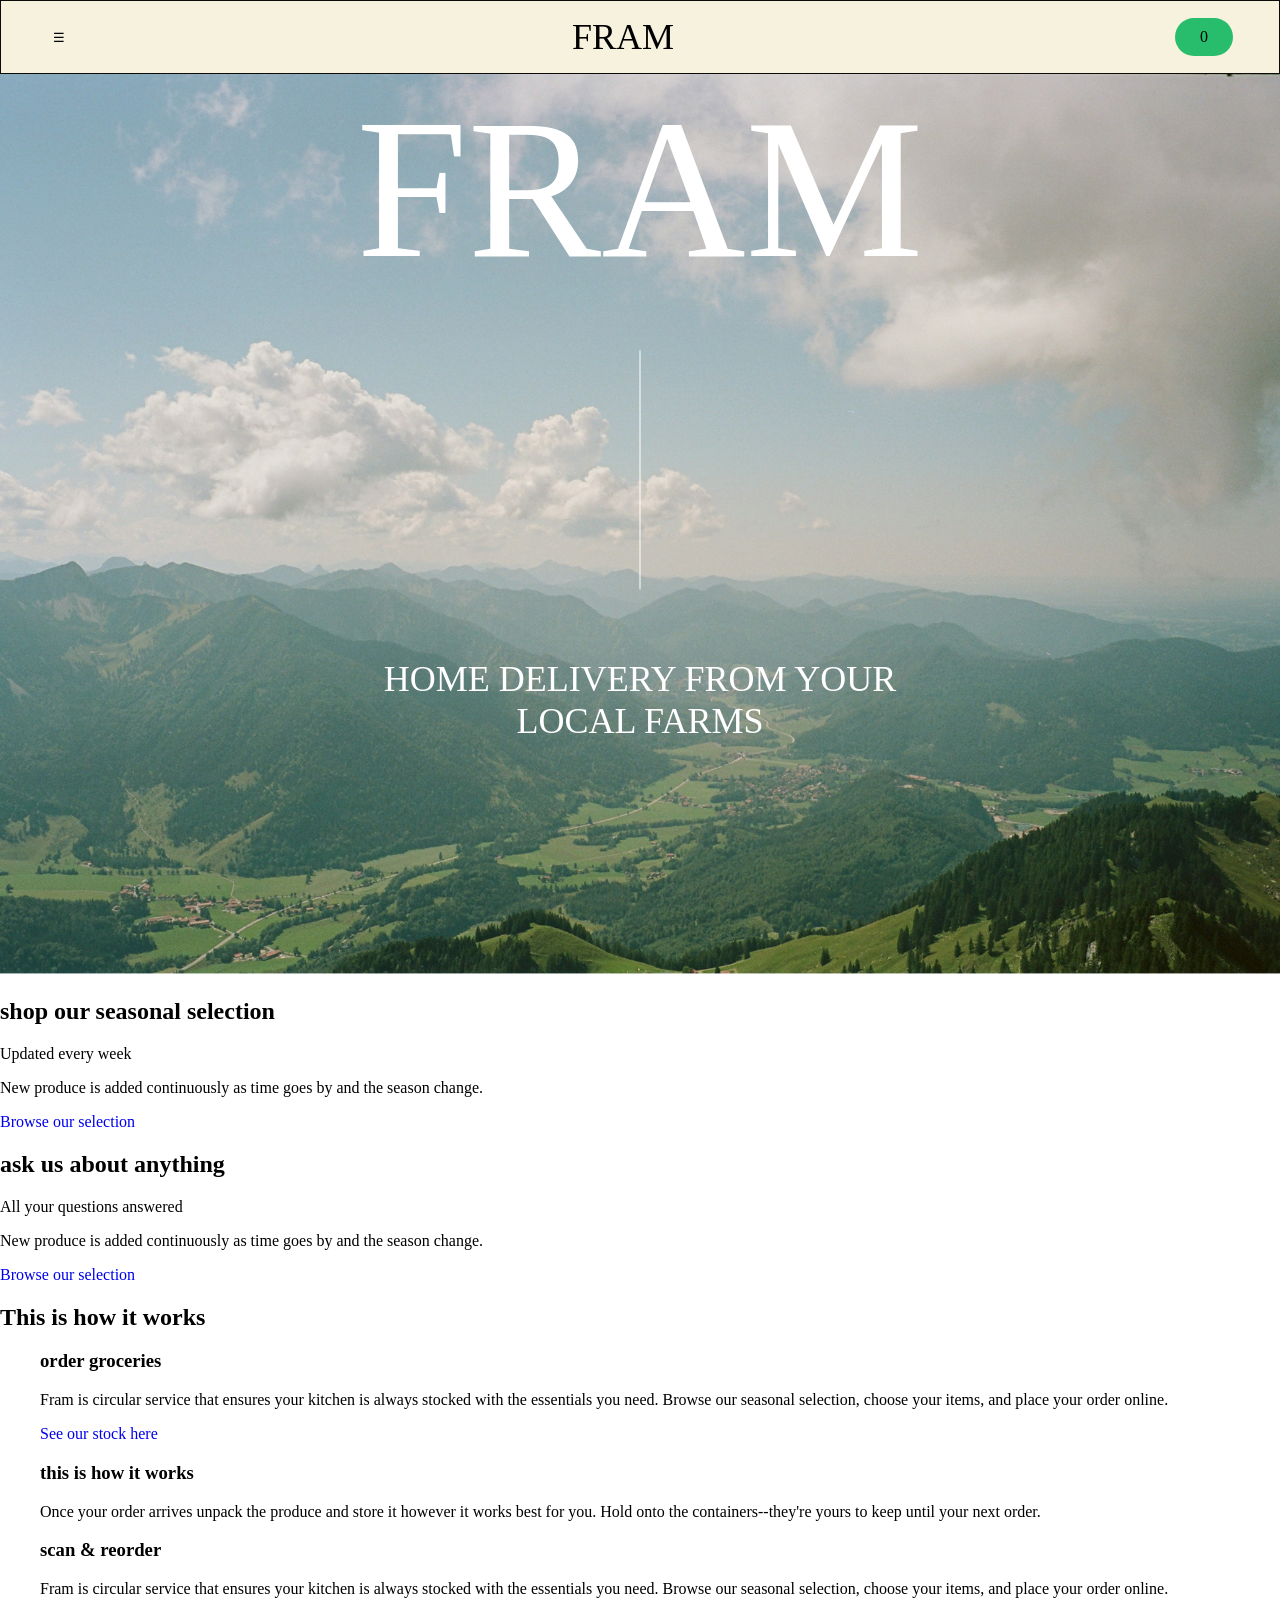
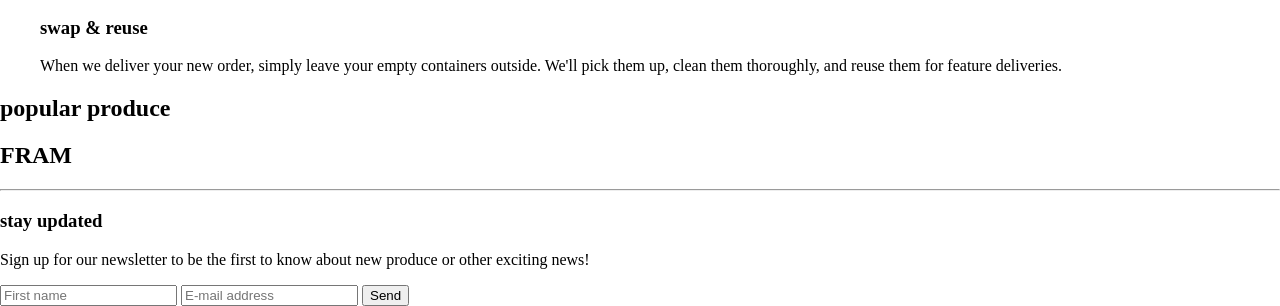
==== index.html @ 22d02692 "Hero section complete, maybe needs code adjustment. CSS for hero section is not tidy. Maybe change i" ====
<!DOCTYPE html>
<html lang="en">
<head>
    <meta charset="UTF-8">
    <meta name="viewport" content="width=device-width, initial-scale=1.0">
    <link rel="stylesheet" href="/CSS/style.css">
    <title>Sustainable Food Delivery</title>
</head>
<body>

    <!--
    Header
    -->
    <header class="headerSection">

        <button id="navBtnOpen">
                <!--Note! Unicode for the icon. HTML=&#9776; JS=\u2630-->
            <span class="navIcon">&#9776;</span>
        </button>

        <h1>FRAM</h1>
        
        <!--Output is used to display the result of an calculation: Add To Basket-->
        <output class="displayCartNr">0</output>

    </header>

    <!--
    Navbar
    -->
    <nav id="navMenu" class="navOverlay">
        
        <div class="navHeader">
            <button id="navBtnClose">
                <!--Note! Unicode for the icon. HTML=&#9776; JS=\u2630-->
                <span class="navIcon">X</span>
            </button>

            <a href="/index.html">FRAM</a>
        </div>


        <ul class="navOverlayContent">
            <li><a href="/HTML/product.html">Products</a></li>
            <li><a href="/HTML/chatbot.html">Chat</a></li>
            <li><a href="">Checkout</a></li>
        </ul>
 
    </nav>

    <!--
    Main sections for home page
    -->
    <main>

        <!--First section with image, company name, and slogan-->
        <section class="heroSection">
            <h2 class="heroHeader">FRAM</h2>
            <div class="verticalline"></div>
            <p class="heroText">home delivery from your local farms</p>
            <img class="heroBackground" src="/Images/hero.png" alt="landscape image of mountains">
        </section>

        <!--Second section with two columns representing seasonal selection and Q&A-->
        <section class="infoSection">

             <!--Article is used as these are two self contained containers, like a info post on the page -->
            <article>
                <h2>shop our seasonal selection</h2>
                <p>Updated every week</p>
                  <!-- 
                <img src="/Images/vegetables.png" alt="Image of various vegetables">
                -->
                <p>New produce is added continuously as time goes by and the season change.</p>
                <a href="/HTML/product.html">Browse our selection</a>
            </article>

            <article>
                <h2>ask us about anything</h2>
                <p>All your questions answered</p>
                <!-- 
                <img src="/Images/field.png" alt="Image of a man pointing his finger out towards the filed where produce is grown">
                -->
                <p>New produce is added continuously as time goes by and the season change.</p>
                <a href="/HTML/product.html">Browse our selection</a>
            </article>

        </section>

        <!--Third section describing how the it works -->
        <section class="orderSection">

            <!--Used h2 alone without container for now, no tag found fitting the section-->
            <h2>This is how it works</h2>

            <!--Used ol tag as this is ordered list containing step how the process works-->
            <ol>
                <li>
                    <h3>order groceries</h3>
                    <p>
                        Fram is circular service that ensures your kitchen is always stocked with the essentials you need. 
                        Browse our seasonal selection, choose your items, and place your order online.
                    </p>
                    <a href="/HTML/product.html">See our stock here</a>
                </li>
                <li>
                    <h3>this is how it works</h3>
                    <p>
                        Once your order arrives unpack the produce and store it however it works best for you.
                        Hold onto the containers--they're yours to keep until your next order.
                    </p>
                </li>
                <li>
                    <h3>scan & reorder</h3>
                    <p> Fram is circular service that ensures your kitchen is always stocked with the essentials you need. 
                        Browse our seasonal selection, choose your items, and place your order online.
                    </p>
                </li>
                <li>
                    <h3>swap & reuse</h3>
                    <p>
                        When we deliver your new order, simply leave your empty containers outside.
                        We'll pick them up, clean them thoroughly, and reuse them for feature deliveries. 
                    </p>
                </li>
            </ol>

        </section>

        <!--Last section with a carousel with the popular produce -->
        <section class="produceSection">
            
            <h2>popular produce</h2>

            <!--Used ul tag as this is a unordered list containing products, no need to have the right order-->
            <ul>
                <li>

                </li>
                <li>

                </li>
                <li>

                </li>
            </ul>

        </section>

    </main>

    <!--Footer section with a form to sign up for newsletter-->
    <footer>
        <h2>FRAM</h2>

        <hr>

        <h3>stay updated</h3>

        <p>Sign up for our newsletter to be the first to know about new produce or other exciting news!</p>

        <form>
            <label for="customerName"></label>
            <input type="text" id="customerName" name="customerName" placeholder="First name" required>

            <label for="customerEmail"></label>
            <input type="email" id="customerEmail" name="customerEmail" placeholder="E-mail address" required>

            <button type="submit">Send</button>
        </form>

    </footer>

    <script src="/JavaScript/index.js" defer></script>
</body>
</html>
---- CSS/style.css ----
/*
----------------------------------------
Colors and text global scope
----------------------------------------
*/

:root {
    /*Colors BTNs*/
  --green-hover-color: #008F51; 
  --green-default-color: #28BD6D; 
  --red-hover-color: #A60F00; 
  --red-default-color: #CB1D0B; 

    /*Colors text and interface*/
   --grey-color: #49484B; 
   --dark-color: #0B0A08; 
   --white-color: #FFFFFF; 
   --cream-color: #F7F2DE; 
   --sky-color: #E1EAF0; 

    /*Text styles desktop */
    --header: 36px;
    --sub-header: 20px;
    --accent-text: 24px;
    --body-text: 16px;
    --body-lg: 20px;
    --prod-card-title: 24px;

    /*Text styles mobile*/
    --header-mobile: 24px;
    --sub-header-mobile: 18px;
    --accent-text-mobile: 16px;
    --body-text-mobile: 16px;
    --body-lg-mobile: 18px;
    --prod-card-title-mobile: 22px;
}
/*
----------------------------------------
Fonts
----------------------------------------
*/
@font-face {
    font-family:FrankRuhlLibre-Light ;
    src: url(/Fonts/Frank_Ruhl_Libre/FrankRuhlLibre-VariableFont_wght.ttf);
}

@font-face {
    font-family:Arimo-Regular;
    src: url(/Fonts/Arimo/static/Arimo-Regular.ttf);
}

/*
----------------------------------------
Body
----------------------------------------
*/

body{
    margin: 0px;
    padding: 0px;
}

/*
----------------------------------------
Global Styling desktop
----------------------------------------
*/
h1{
    font-size: var(--header);
    font-family: FrankRuhlLibre-Light;
    font-weight: 100
}

a {
    text-decoration: none;   
}

a:hover {
    text-decoration: underline;
}

ul{
    padding: 0px;
}

li{
    list-style: none;
}

/*
----------------------------------------
Styling mobile
----------------------------------------
*/

/*
----------------------------------------
HEADER AND NAV SECTION 
----------------------------------------
*/

.headerSection{
    position: sticky;
    top: 0;
    display: flex;
    flex-direction: row;
    align-items: center;
    height: 72px;
    justify-content:space-between;
    background-color: #F7F2DE;
    transition: 0.3s;
    padding: 0px 46px;
    z-index: 2;
    margin: 0px;
    border: 1px solid var(--dark-color);
}

.displayCartNr{
    background-color: var(--green-default-color);
    padding: 10px 25px;
    border-radius: 50px;
}

/*nav menu btn and icon*/

#navBtnOpen, #navBtnClose{
    border: none;
    background-color: transparent;
    cursor: pointer;
}

#navIcon{
    display: inline-block;
    text-align: center;
    font-size: 30px;
    line-height: 1;
    cursor: pointer;
}

#navIcon:hover{
    color: var(--dark-color);
}

.navOverlay{
    position: fixed;
    top: 0%;
    left: 0%;
    height: 100%;
    width: 0%;
    z-index: 3;
    background-color: var(--green-hover-color);
    overflow-x: hidden;
    transition: 0.2s;
    display: flex;
    flex-direction: column;
}

.navHeader{
    display:grid;
    grid-template-columns: 1fr 1fr 1fr;
    align-items: center;
    border-bottom: 2px solid var(--dark-color);
    height: 72px;
    padding: 0px;
}

.navHeader button{
    grid-column: 1;
    justify-self: start;
}

.navHeader a{
    grid-column: 2;
    justify-self: center;
}

.navOverlayContent{
    display: flex;
    flex-direction: column;
    align-items: center;
}

/*
----------------------------------------
HERO SECTION 
----------------------------------------
*/
.heroSection{
    position: relative;
    text-align: center;
}

.heroSection{
    color: var(--white-color);
}

.heroHeader {
    position: absolute;
    font-size: 200px;
    font-family: FrankRuhlLibre-Light;
    font-weight: 100;
    top: 0%;
    left: 50%;
    transform: translate(-50%, 0%);
    margin-top: 0px;
}

.verticalline {
    position: absolute;
    top: 40%;
    left: 50%;
    transform: translate(-50%, -40%);
    width: 1px;
    height: 239px;
    background-color: var(--white-color);
    margin-top: 10px;
}

.heroText {
    position: absolute;
    font-size: var(--header);
    font-family:Arimo-Regular;
    text-transform: uppercase;
    top: 70%;
    left: 50%;
    transform: translate(-50%, -70%);
    margin-top: 10px;
}

.heroBackground{
    z-index: -1;
    width: 100%;
    height: 100vh;
    object-fit: cover;
    
}
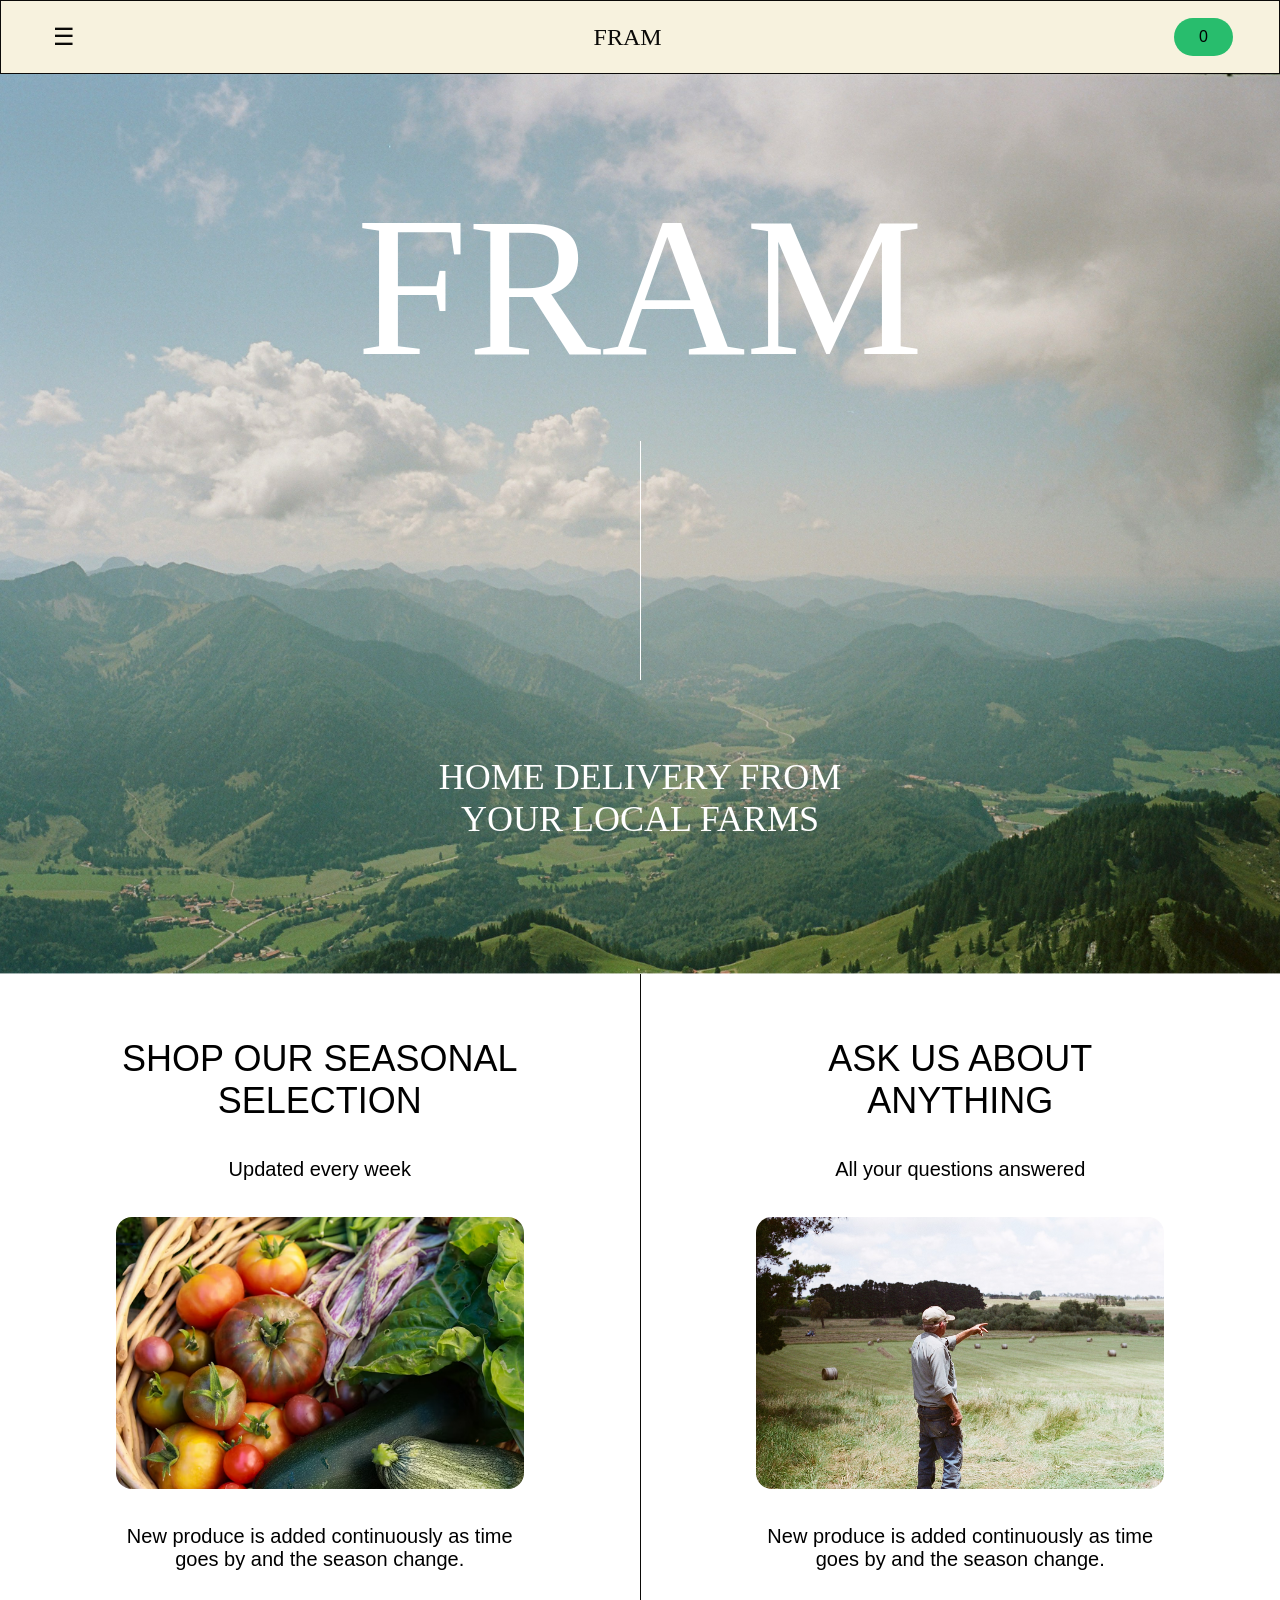
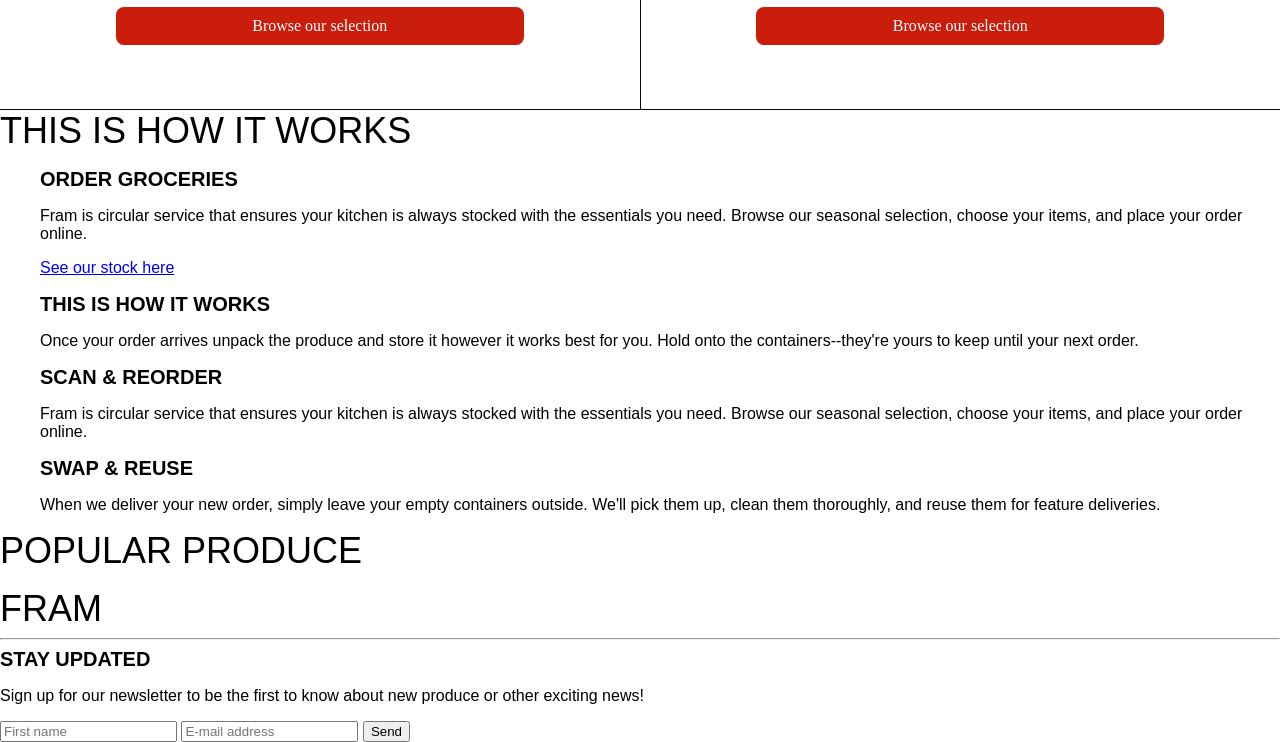
==== commit be5c65d1: "Code reorganized and layout changes. Read DESC CSS mostly cleaned up. Trying to keep layout separate" ====
--- a/index.html
+++ b/index.html
@@ -18,7 +18,7 @@
             <span class="navIcon">&#9776;</span>
         </button>
 
-        <h1>FRAM</h1>
+         <a  class="logoNav" href="/index.html">FRAM</a>
         
         <!--Output is used to display the result of an calculation: Add To Basket-->
         <output class="displayCartNr">0</output>
@@ -36,16 +36,16 @@
                 <span class="navIcon">X</span>
             </button>
 
-            <a href="/index.html">FRAM</a>
+            <a class="logoNav" href="/index.html">FRAM</a>
         </div>
 
 
         <ul class="navOverlayContent">
-            <li><a href="/HTML/product.html">Products</a></li>
-            <li><a href="/HTML/chatbot.html">Chat</a></li>
-            <li><a href="">Checkout</a></li>
+            <li><a class="navLinks" href="/HTML/product.html">Products</a></li>
+            <li><a class="navLinks" href="/HTML/chatbot.html">Chat</a></li>
+            <li><a class="navLinks" href="">Checkout</a></li>
         </ul>
- 
+        
     </nav>
 
     <!--
@@ -55,9 +55,12 @@
 
         <!--First section with image, company name, and slogan-->
         <section class="heroSection">
-            <h2 class="heroHeader">FRAM</h2>
-            <div class="verticalline"></div>
-            <p class="heroText">home delivery from your local farms</p>
+            <div class="heroContent">
+                <h1>FRAM</h1>
+                <div class="verticalLine"></div>
+                <p class="heroText">home delivery from your local farms</p>
+            </div>
+
             <img class="heroBackground" src="/Images/hero.png" alt="landscape image of mountains">
         </section>
 
@@ -65,24 +68,26 @@
         <section class="infoSection">
 
              <!--Article is used as these are two self contained containers, like a info post on the page -->
-            <article>
+            <article class="infoBox">
                 <h2>shop our seasonal selection</h2>
-                <p>Updated every week</p>
-                  <!-- 
-                <img src="/Images/vegetables.png" alt="Image of various vegetables">
-                -->
-                <p>New produce is added continuously as time goes by and the season change.</p>
-                <a href="/HTML/product.html">Browse our selection</a>
+                <p class="infoText">Updated every week</p>
+                
+                <img class="infoImg" src="/Images/vegetables.png" alt="Image of various vegetables">
+                
+                <p class="infoText">New produce is added continuously as time goes by and the season change.</p>
+                <a class="linkBtn" href="/HTML/product.html">Browse our selection</a>
             </article>
 
-            <article>
+            <div class="dividerLine"></div>
+
+            <article class="infoBox">
                 <h2>ask us about anything</h2>
-                <p>All your questions answered</p>
-                <!-- 
-                <img src="/Images/field.png" alt="Image of a man pointing his finger out towards the filed where produce is grown">
-                -->
-                <p>New produce is added continuously as time goes by and the season change.</p>
-                <a href="/HTML/product.html">Browse our selection</a>
+                <p class="infoText">All your questions answered</p>
+                
+                <img class="infoImg" src="/Images/field.png" alt="Image of a man pointing his finger out towards the filed where produce is grown">
+               
+                <p class="infoText">New produce is added continuously as time goes by and the season change.</p>
+                <a class="linkBtn" href="/HTML/product.html">Browse our selection</a>
             </article>
 
         </section>
--- a/CSS/style.css
+++ b/CSS/style.css
@@ -36,7 +36,7 @@
 }
 /*
 ----------------------------------------
-Fonts
+Font faces
 ----------------------------------------
 */
 @font-face {
@@ -51,32 +51,97 @@
 
 /*
 ----------------------------------------
-Body
+Global Styling desktop
 ----------------------------------------
 */
 
 body{
     margin: 0px;
     padding: 0px;
-}
-
-/*
-----------------------------------------
-Global Styling desktop
-----------------------------------------
-*/
+    font-family: Arimo-Regular, Arial, Helvetica, sans-serif;
+}
+
+.logoNav {
+    font-family: FrankRuhlLibre-Light, 'Times New Roman', Times, serif;
+    font-size: var(--accent-text);
+    font-weight: 100;
+    color: var(--dark-color);
+    text-decoration: none;
+}
+
+.navIcon{
+    display: inline-block;
+    color: var(--dark-color);
+    text-align: center;
+    font-size: 24px;
+    line-height: 1;
+    cursor: pointer;
+}
+
+.navIcon:hover{
+    color: var(--grey-color);
+}
+
+.navLinks {
+    font-size: var(--header);
+    font-family: Arimo-Regular, Arial, Helvetica, sans-serif;
+    color: var(--dark-color);
+    text-decoration: none;
+    text-transform: uppercase;
+}
+
+.navLinks:hover {
+    text-decoration: underline;
+}
+
 h1{
+    font-size: 200px;
+    font-family: FrankRuhlLibre-Light, 'Times New Roman', Times, serif;
+    font-weight: 100;
+    margin: 0px 0px;
+}
+
+h2{
     font-size: var(--header);
-    font-family: FrankRuhlLibre-Light;
-    font-weight: 100
-}
-
-a {
-    text-decoration: none;   
-}
-
-a:hover {
-    text-decoration: underline;
+    font-weight: 100;
+    text-transform: uppercase;
+    margin: 0px 0px;
+}
+
+h3 {
+    font-size: var(--sub-header);
+    text-transform: uppercase;
+    margin: 0px 0px;
+}
+
+.heroText {
+    font-size: var(--header);
+    font-family:Arimo-Regular;
+    text-transform: uppercase;
+}
+
+.infoText{
+    font-size: var(--body-lg);
+    margin: 0px 0px;
+    
+}
+
+.linkBtn{
+    font-size: var(--body-text);
+    font-family: Arimo-Regular;
+    padding: 10px 16px;
+    border-radius: 8px;
+    background-color: var(--red-default-color);
+    color: var(--white-color);
+    text-align: center;
+    align-content: center;
+    cursor: pointer;
+    text-decoration: none;
+}
+
+.linkBtn:hover{
+    background-color: var(--red-hover-color);
+    
 }
 
 ul{
@@ -85,6 +150,7 @@
 
 li{
     list-style: none;
+    margin-bottom: 16px;
 }
 
 /*
@@ -95,10 +161,9 @@
 
 /*
 ----------------------------------------
-HEADER AND NAV SECTION 
-----------------------------------------
-*/
-
+HEADER SECTION 
+----------------------------------------
+*/
 .headerSection{
     position: sticky;
     top: 0;
@@ -107,7 +172,7 @@
     align-items: center;
     height: 72px;
     justify-content:space-between;
-    background-color: #F7F2DE;
+    background-color: var(--cream-color);
     transition: 0.3s;
     padding: 0px 46px;
     z-index: 2;
@@ -121,24 +186,20 @@
     border-radius: 50px;
 }
 
-/*nav menu btn and icon*/
+.displayCartNr:hover{
+    background-color: var(--green-hover-color);
+}
+
+/*
+----------------------------------------
+NAV SECTION 
+----------------------------------------
+*/
 
 #navBtnOpen, #navBtnClose{
     border: none;
     background-color: transparent;
     cursor: pointer;
-}
-
-#navIcon{
-    display: inline-block;
-    text-align: center;
-    font-size: 30px;
-    line-height: 1;
-    cursor: pointer;
-}
-
-#navIcon:hover{
-    color: var(--dark-color);
 }
 
 .navOverlay{
@@ -161,7 +222,7 @@
     align-items: center;
     border-bottom: 2px solid var(--dark-color);
     height: 72px;
-    padding: 0px;
+    padding: 0px 32px;
 }
 
 .navHeader button{
@@ -178,6 +239,11 @@
     display: flex;
     flex-direction: column;
     align-items: center;
+    flex: 1;
+    padding: 64px 0px;
+}
+.navOverlayContent li:nth-last-of-type(1){
+    margin-top: auto;
 }
 
 /*
@@ -187,50 +253,83 @@
 */
 .heroSection{
     position: relative;
+    display: flex;
+    justify-content: center;
+    align-items: center;
+    color: var(--white-color);
+    min-height: 100vh;
+    overflow: hidden;
+}
+
+.heroContent{
+    display: flex;
+    flex-direction: column;
+    gap: 40px;
     text-align: center;
-}
-
-.heroSection{
-    color: var(--white-color);
-}
-
-.heroHeader {
-    position: absolute;
-    font-size: 200px;
-    font-family: FrankRuhlLibre-Light;
-    font-weight: 100;
-    top: 0%;
-    left: 50%;
-    transform: translate(-50%, 0%);
-    margin-top: 0px;
-}
-
-.verticalline {
-    position: absolute;
-    top: 40%;
-    left: 50%;
-    transform: translate(-50%, -40%);
+    align-items: center;
+    max-width: 509px;
+    z-index: 1;
+}
+
+.verticalLine {
     width: 1px;
     height: 239px;
     background-color: var(--white-color);
-    margin-top: 10px;
-}
-
-.heroText {
+}
+
+.heroBackground{
     position: absolute;
-    font-size: var(--header);
-    font-family:Arimo-Regular;
-    text-transform: uppercase;
-    top: 70%;
-    left: 50%;
-    transform: translate(-50%, -70%);
-    margin-top: 10px;
-}
-
-.heroBackground{
     z-index: -1;
     width: 100%;
-    height: 100vh;
+    height: 100%;
     object-fit: cover;
-    
-}+}
+
+/*
+----------------------------------------
+info SECTION 
+----------------------------------------
+*/
+
+.infoSection {
+    display: grid;
+    grid-template-columns: 1fr 1px 1fr;
+    align-items: center;
+    border-bottom: 1px solid var(--dark-color);
+}
+
+.infoBox{
+    display: flex;
+    flex-direction: column;
+    justify-self: center;
+    align-items: center;
+    text-align: center;
+    min-width: 0;
+    max-width: 464px;
+    gap: 36px;
+    box-sizing: border-box;
+    padding: 64px 28px;
+}
+
+.dividerLine{
+    width: 1px;
+    height: 100%;
+    background-color: var(--dark-color);
+}
+
+.infoImg{
+    aspect-ratio: 3/2;
+    border-radius: 16px;
+    object-fit: cover;
+}
+
+.infoImg, .linkBtn{
+    width: 100%;
+    box-sizing: border-box;
+}
+
+/*
+----------------------------------------
+order SECTION 
+----------------------------------------
+*/
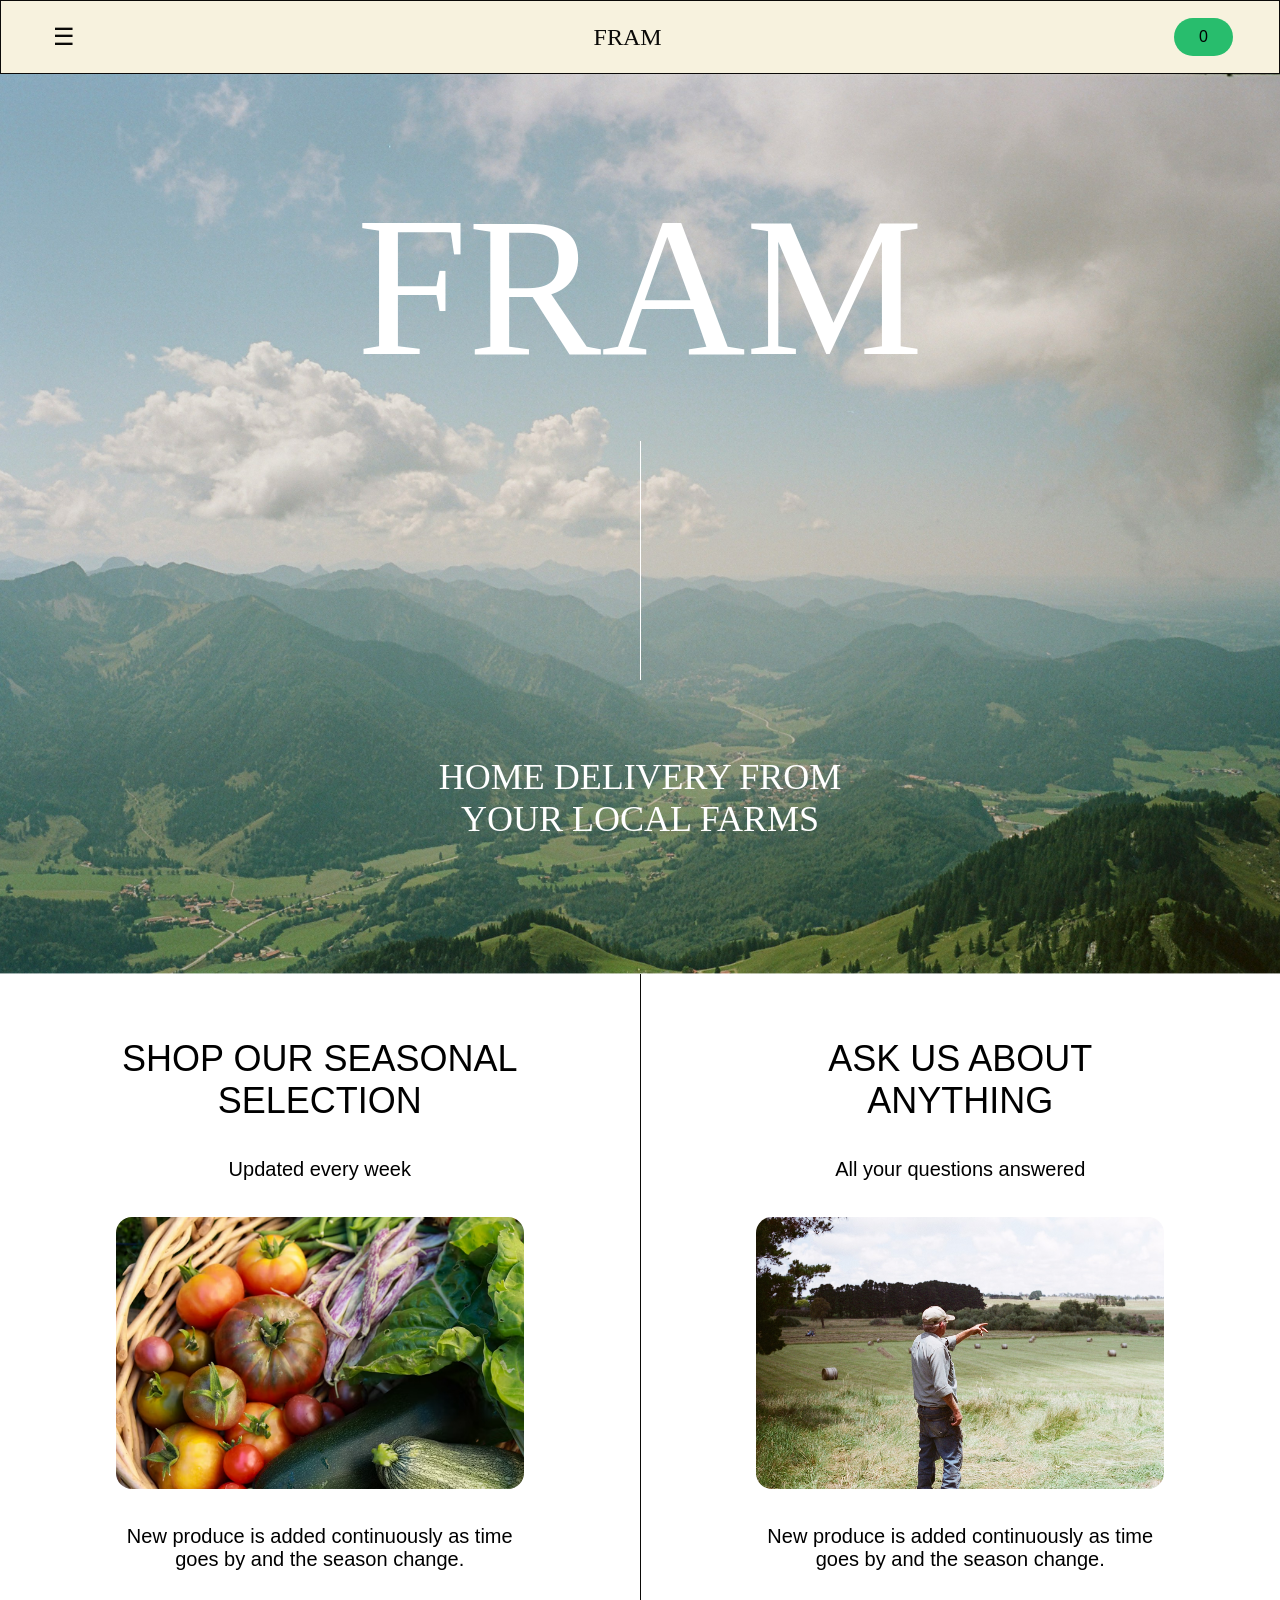
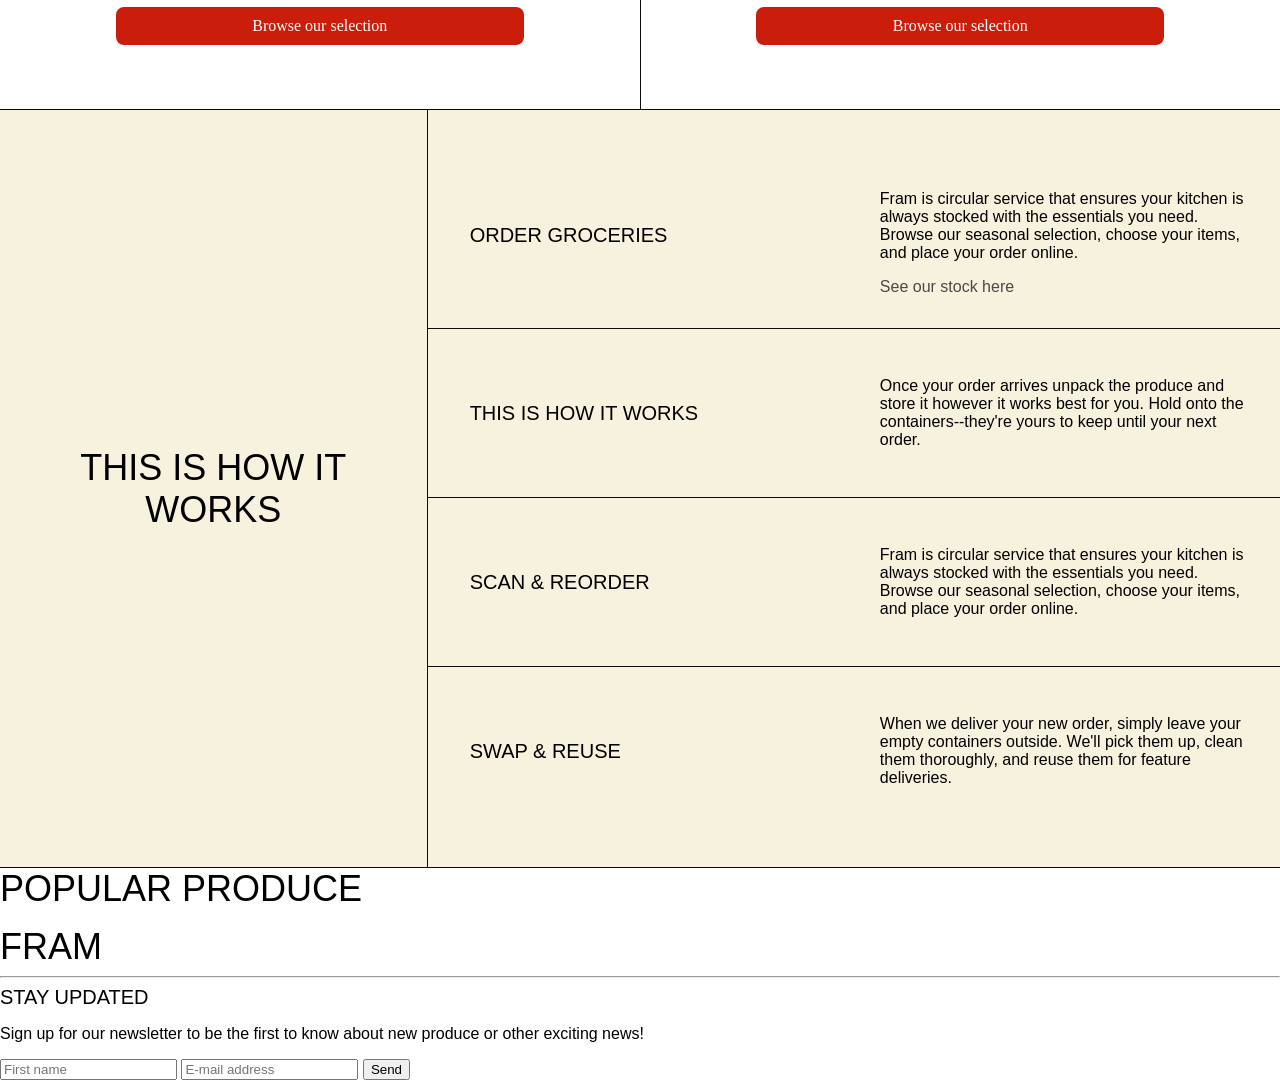
==== commit 43bfc336: "order SECTION complete, Margin Collapsing top-bot on li tags" ====
--- a/index.html
+++ b/index.html
@@ -97,31 +97,34 @@
 
             <!--Used h2 alone without container for now, no tag found fitting the section-->
             <h2>This is how it works</h2>
+            
+            <!--Used ol tag as this is ordered list containing step how the process works-->
+            <ol class="orderContainer">
+                <li class="orderList">
+                    <h3>order groceries</h3>
+                    <div>
+                        <p>
+                            Fram is circular service that ensures your kitchen is always stocked with the essentials you need. 
+                            Browse our seasonal selection, choose your items, and place your order online.
+                        </p>
+                        <a class="linkProd" href="/HTML/product.html">See our stock here</a>
+                    </div>
 
-            <!--Used ol tag as this is ordered list containing step how the process works-->
-            <ol>
-                <li>
-                    <h3>order groceries</h3>
-                    <p>
-                        Fram is circular service that ensures your kitchen is always stocked with the essentials you need. 
-                        Browse our seasonal selection, choose your items, and place your order online.
-                    </p>
-                    <a href="/HTML/product.html">See our stock here</a>
                 </li>
-                <li>
+                <li class="orderList">
                     <h3>this is how it works</h3>
                     <p>
                         Once your order arrives unpack the produce and store it however it works best for you.
                         Hold onto the containers--they're yours to keep until your next order.
                     </p>
                 </li>
-                <li>
+                <li class="orderList">
                     <h3>scan & reorder</h3>
                     <p> Fram is circular service that ensures your kitchen is always stocked with the essentials you need. 
                         Browse our seasonal selection, choose your items, and place your order online.
                     </p>
                 </li>
-                <li>
+                <li class="orderList">
                     <h3>swap & reuse</h3>
                     <p>
                         When we deliver your new order, simply leave your empty containers outside.
--- a/CSS/style.css
+++ b/CSS/style.css
@@ -110,6 +110,7 @@
 
 h3 {
     font-size: var(--sub-header);
+    font-weight: 100;
     text-transform: uppercase;
     margin: 0px 0px;
 }
@@ -150,7 +151,12 @@
 
 li{
     list-style: none;
-    margin-bottom: 16px;
+    margin: 16px;
+}
+
+.linkProd{
+    color: var(--grey-color);
+    text-decoration: none;
 }
 
 /*
@@ -304,6 +310,7 @@
     justify-self: center;
     align-items: center;
     text-align: center;
+    justify-content: space-around;
     min-width: 0;
     max-width: 464px;
     gap: 36px;
@@ -332,4 +339,40 @@
 ----------------------------------------
 order SECTION 
 ----------------------------------------
-*/+*/
+.orderSection{
+    
+    display: grid;
+    grid-template-columns: 1fr 2fr;
+    background-color: var(--cream-color);
+    border-bottom: 1px solid var(--dark-color);
+}
+
+.orderSection h2{
+    display: grid;
+    justify-self: center;
+    align-self: center;
+    text-align: center;
+    padding: 0px 42px;
+    
+}
+.orderContainer {
+    padding: 32px 0;
+    margin: 0px;
+    border-left: 1px solid var(--dark-color);
+    
+}
+.orderList{
+    display: grid;
+    grid-template-columns: 1fr 1fr ;
+    justify-content: center;
+    align-items: center;
+    column-gap: 40px;
+    border-bottom: 1px solid var(--dark-color);
+    margin: 0;
+    padding: 32px 30px 32px 42px ;
+}
+
+.orderContainer li:last-of-type{
+    border-bottom: none;
+}
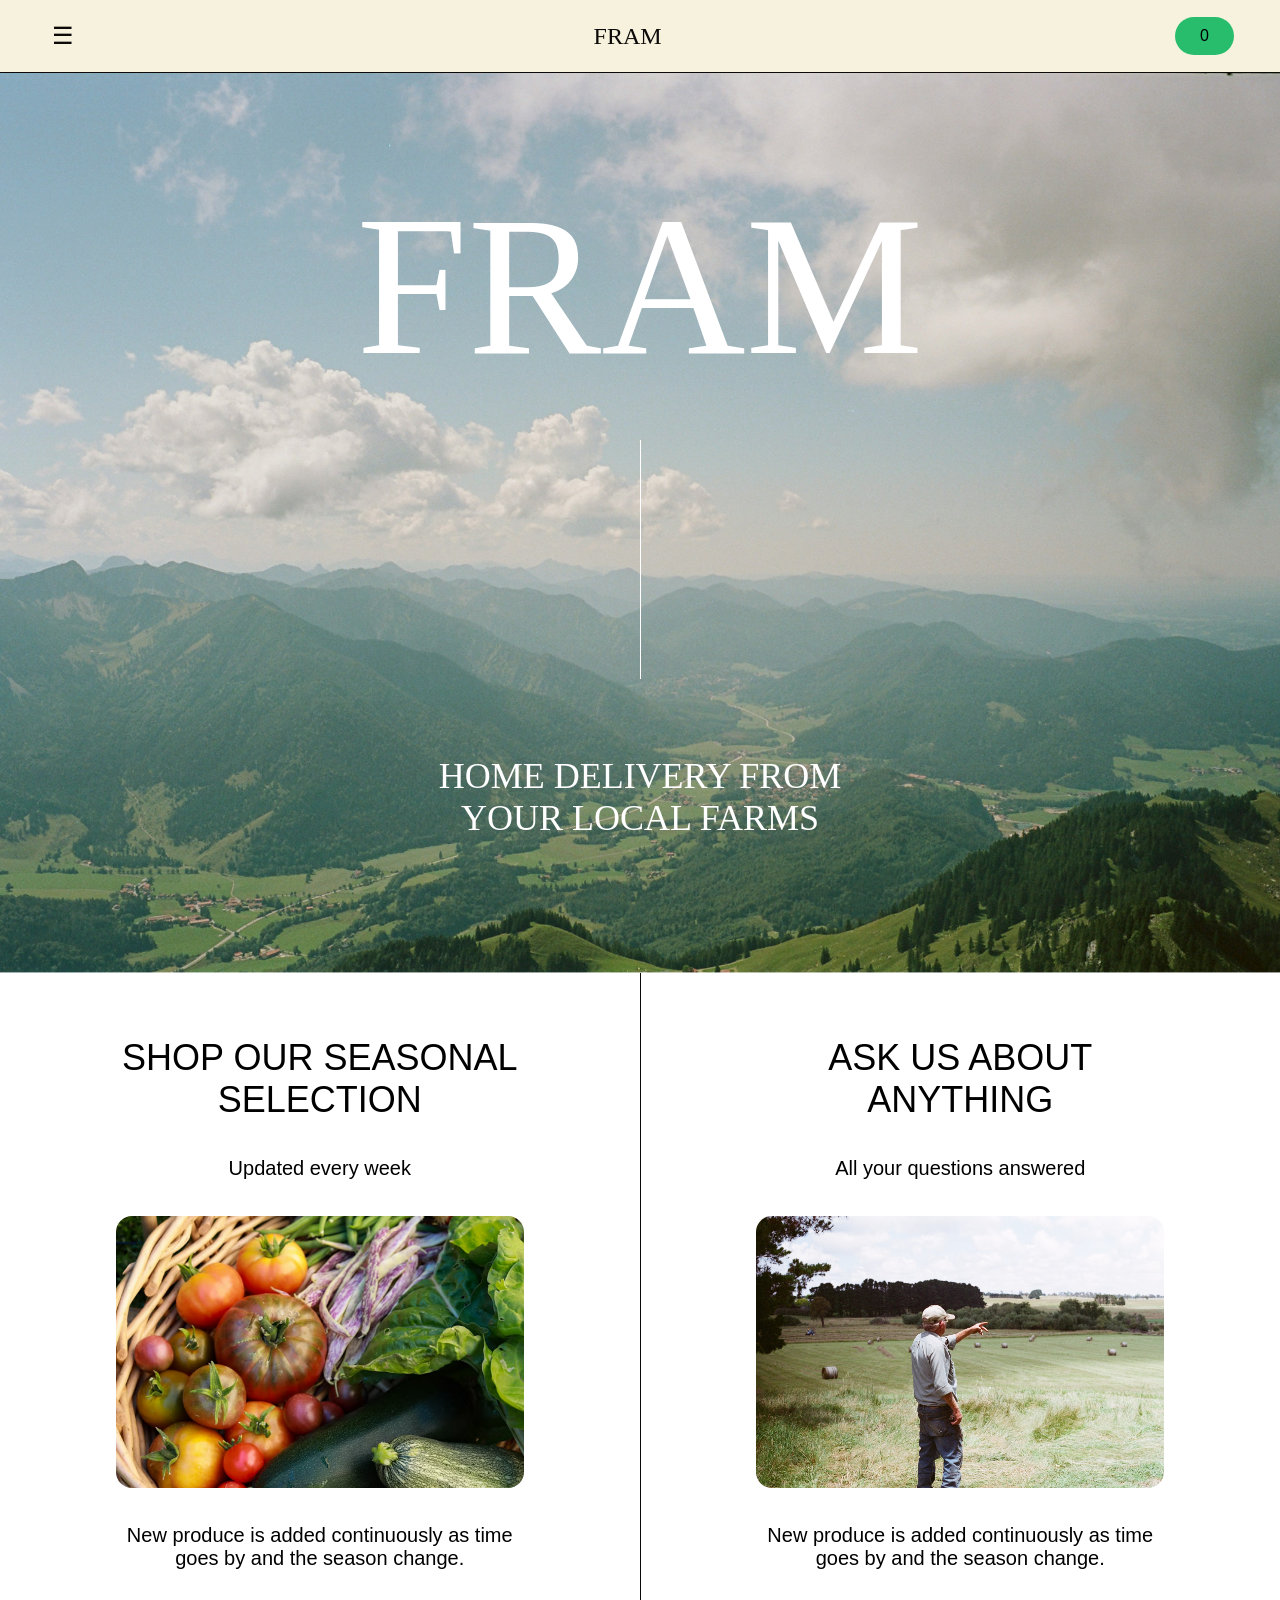
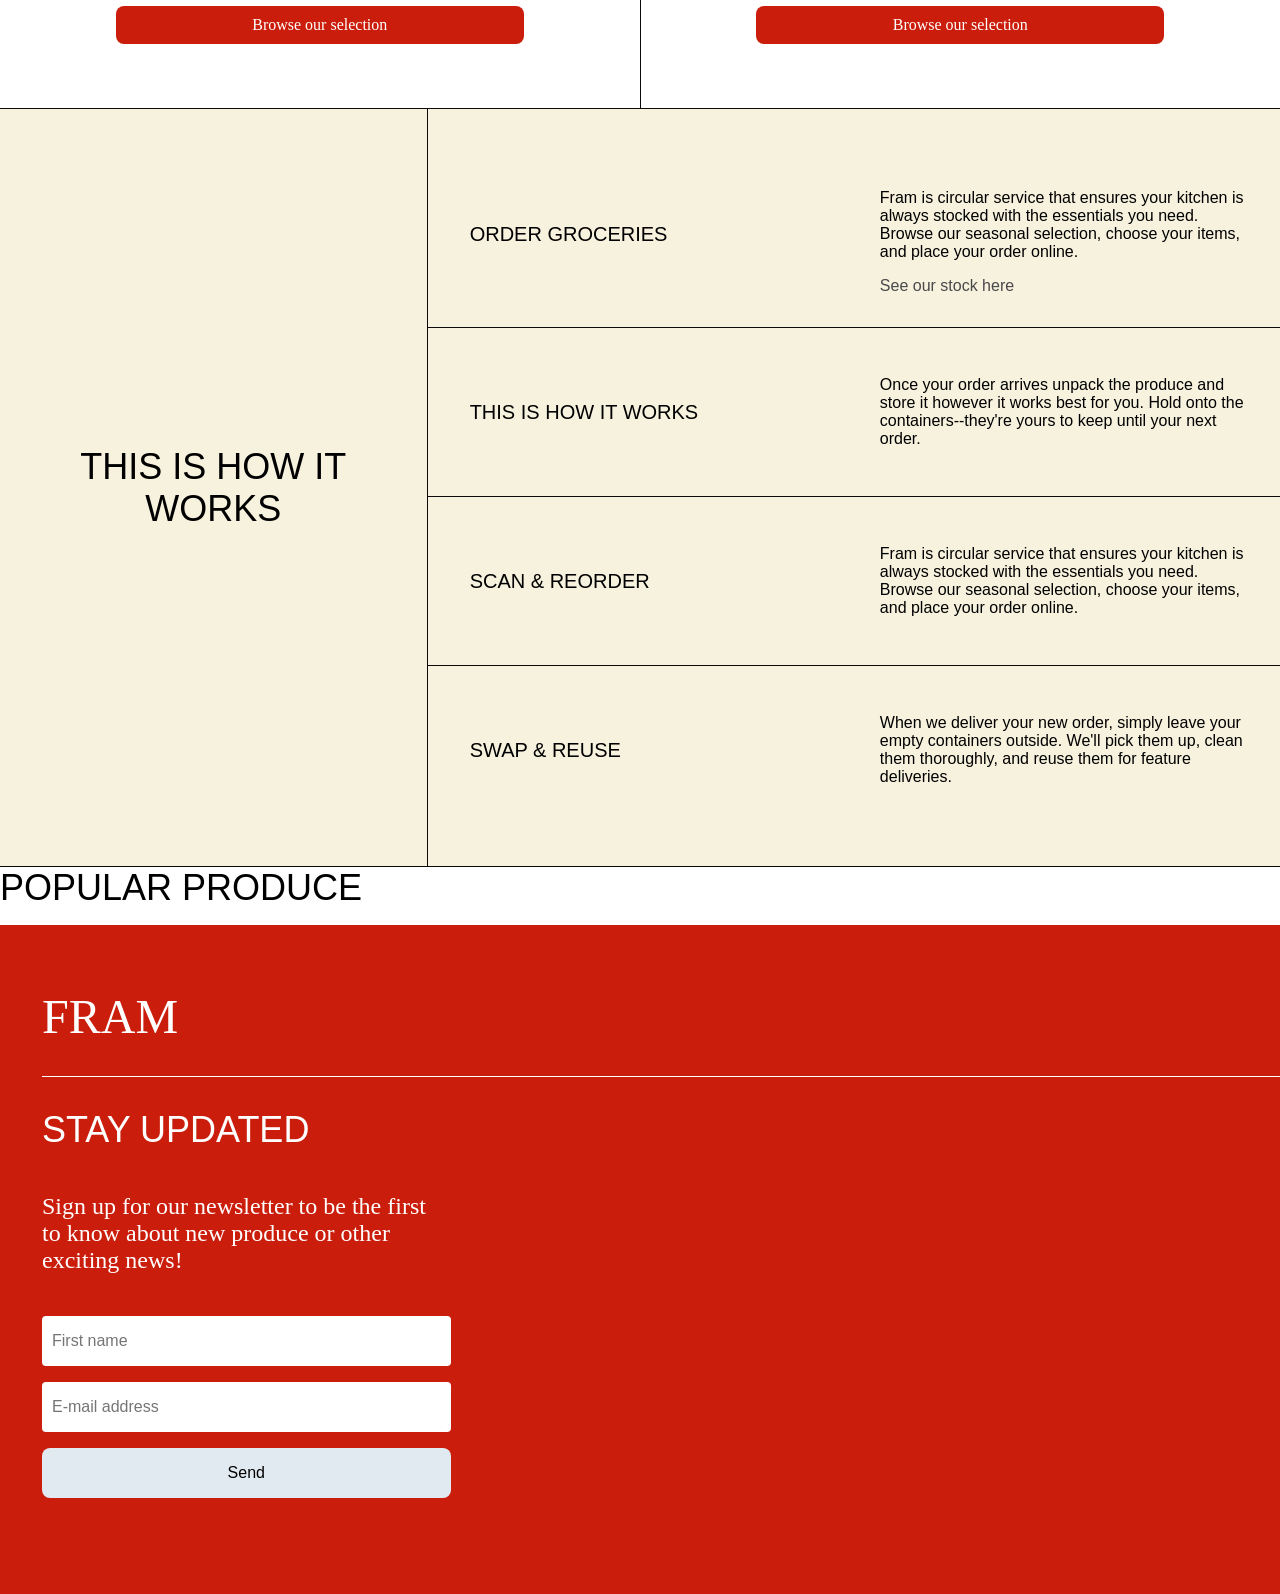
==== commit b037a2f8: "Footer complete." ====
--- a/index.html
+++ b/index.html
@@ -158,24 +158,30 @@
     </main>
 
     <!--Footer section with a form to sign up for newsletter-->
-    <footer>
-        <h2>FRAM</h2>
+    <footer class="footerSection">
 
-        <hr>
+        <h2 class="logoNav">FRAM</h2>
 
-        <h3>stay updated</h3>
+        <hr class="dividerFooter">
 
-        <p>Sign up for our newsletter to be the first to know about new produce or other exciting news!</p>
+        <div class="newsletterContainer">
+            <h3>stay updated</h3>
 
-        <form>
-            <label for="customerName"></label>
-            <input type="text" id="customerName" name="customerName" placeholder="First name" required>
+            <p>
+                Sign up for our newsletter to be the first to know about new produce or other exciting news!
+            </p>
 
-            <label for="customerEmail"></label>
-            <input type="email" id="customerEmail" name="customerEmail" placeholder="E-mail address" required>
+            <form class="inputForm">
+                <label class="inputLabel" for="customerName"></label>
+                <input class="fromInput" type="text" id="customerName" name="customerName" placeholder="First name" required>
 
-            <button type="submit">Send</button>
-        </form>
+                <label class="inputLabel" for="customerEmail"></label>
+                <input class="fromInput" type="email" id="customerEmail" name="customerEmail" placeholder="E-mail address" required>
+
+                <button class="inputBtn" type="submit">Send</button>
+            </form>
+        </div>
+
 
     </footer>
 
--- a/CSS/style.css
+++ b/CSS/style.css
@@ -40,7 +40,7 @@
 ----------------------------------------
 */
 @font-face {
-    font-family:FrankRuhlLibre-Light ;
+    font-family:FrankRuhlLibre-Light;
     src: url(/Fonts/Frank_Ruhl_Libre/FrankRuhlLibre-VariableFont_wght.ttf);
 }
 
@@ -183,7 +183,7 @@
     padding: 0px 46px;
     z-index: 2;
     margin: 0px;
-    border: 1px solid var(--dark-color);
+    border-bottom: 1px solid var(--dark-color);
 }
 
 .displayCartNr{
@@ -375,4 +375,83 @@
 
 .orderContainer li:last-of-type{
     border-bottom: none;
+}
+/*
+----------------------------------------
+produce SECTION 
+----------------------------------------
+*/
+
+/*
+----------------------------------------
+footer SECTION 
+----------------------------------------
+*/
+.footerSection{
+    display: flex;
+    flex-direction: column;
+    row-gap: 32px;
+    padding:  64px 0px 96px 42px;
+    background-color: var(--red-default-color);
+    color: var(--white-color);
+}
+
+.footerSection h2{
+    font-size: 48px;
+    color: var(--white-color);
+}
+
+.footerSection h3{
+    font-size: var(--header);
+}
+
+.footerSection p{
+    font-family: FrankRuhlLibre-Light;
+    font-size: var(--accent-text);
+    margin: 0px;
+}
+
+.dividerFooter{
+    background-color: var(--white-color);
+    width: 100%;
+    height: 1px;
+    border: none;
+    margin: 0px;
+}
+
+.newsletterContainer{
+    display: grid;
+    grid-template-columns: 33%;
+    row-gap: 42px;
+    
+}
+
+.inputForm{
+    display: flex;
+    flex-direction: column;
+}
+
+
+.inputLabel{
+    font-size: var(--body-text);
+}
+
+.fromInput{
+    font-size: var(--body-text);
+    border: none;
+    border-radius: 4px;
+    padding: 16px 10px;
+    margin-bottom: 16px;
+}
+
+.inputBtn{
+    padding: 16px 10px;
+    border: none;
+    border-radius: 8px;
+    background-color: var(--sky-color);
+    font-size: var(--body-text);
+}
+
+.inputBtn:hover{
+    background-color: var(--cream-color);
 }
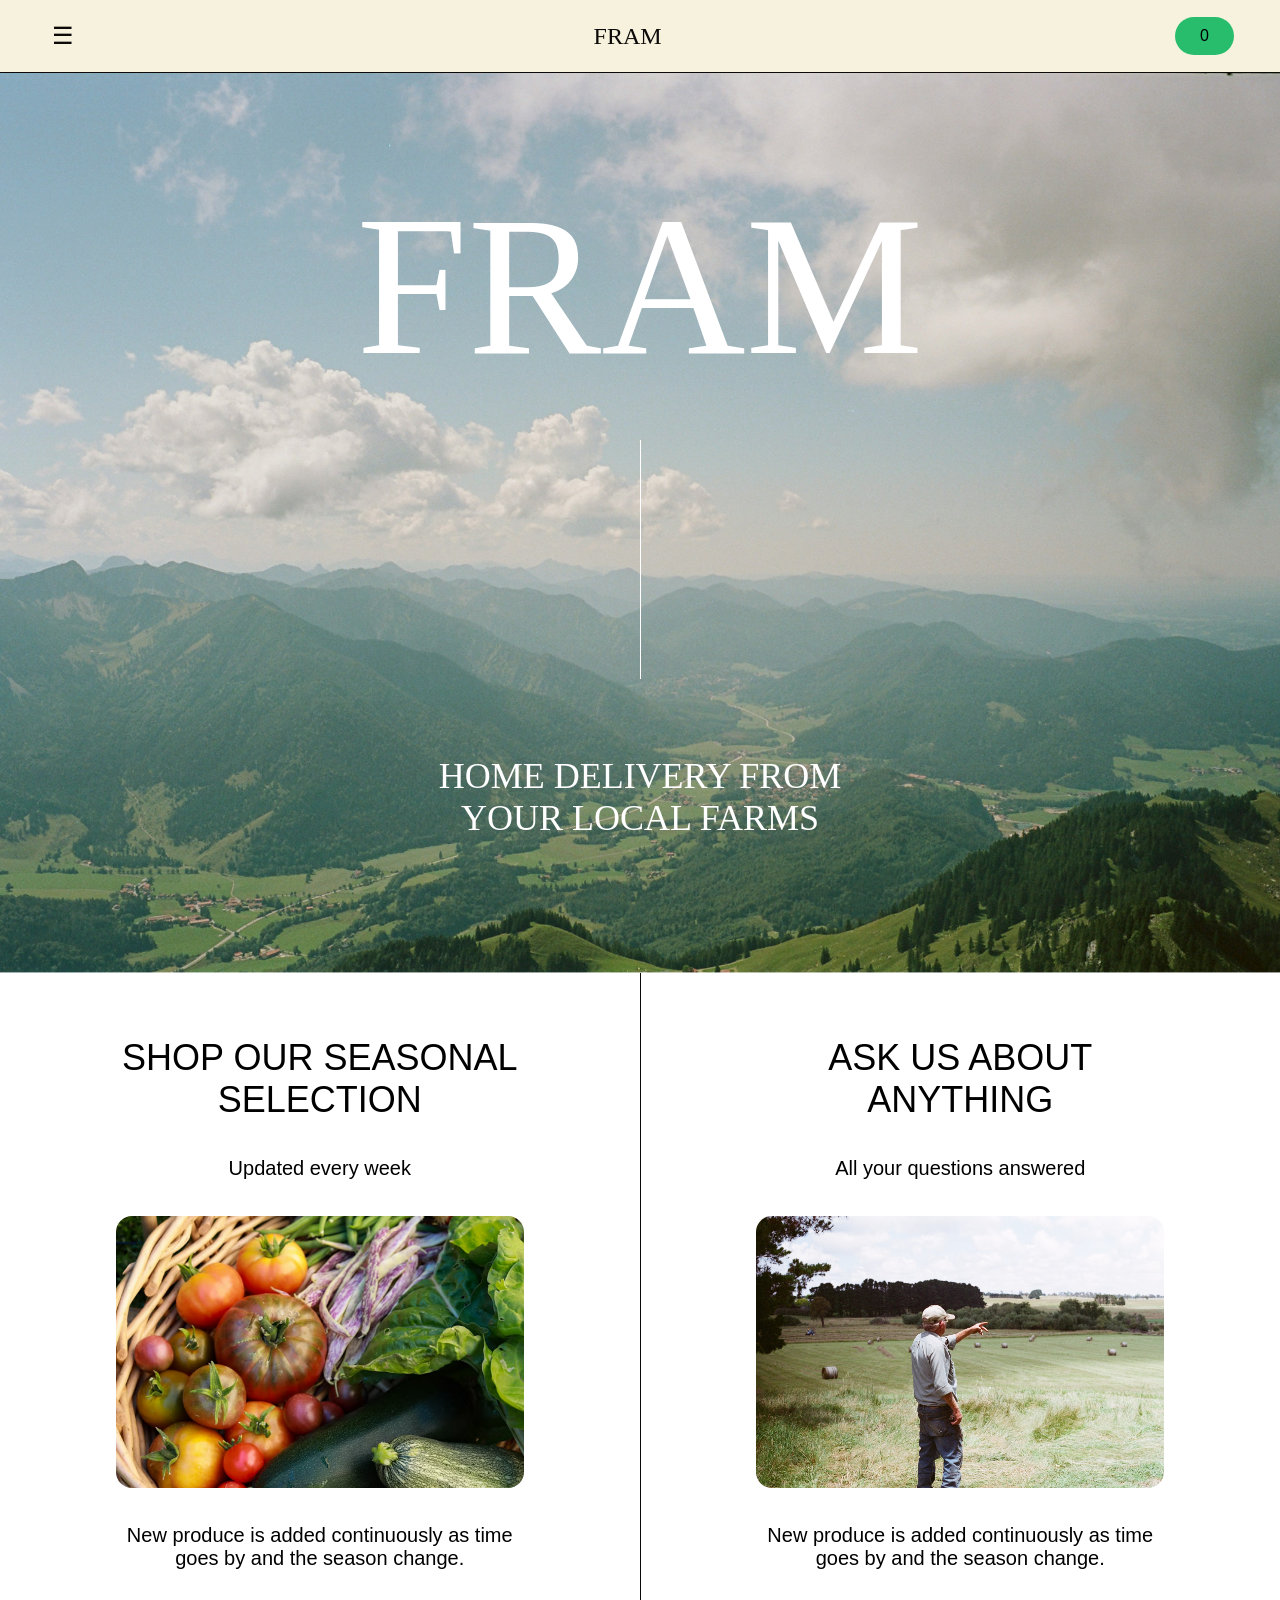
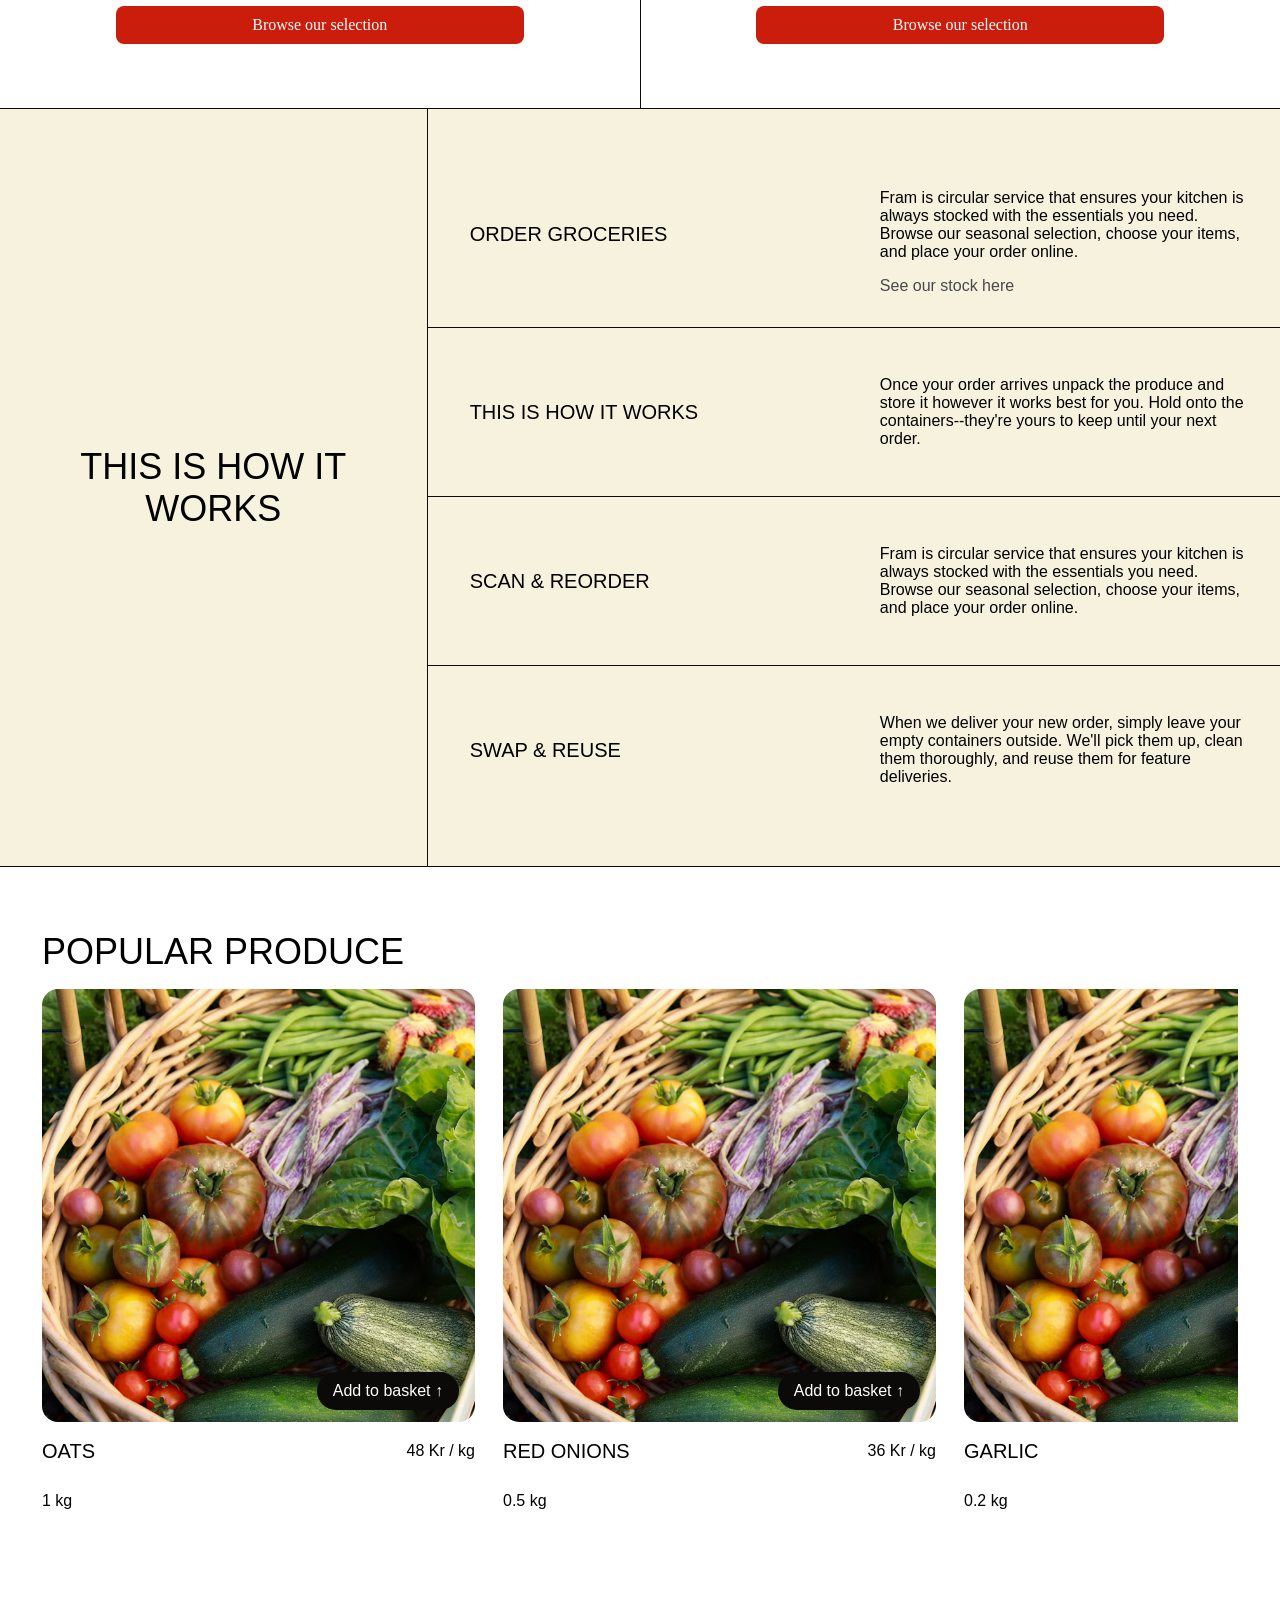
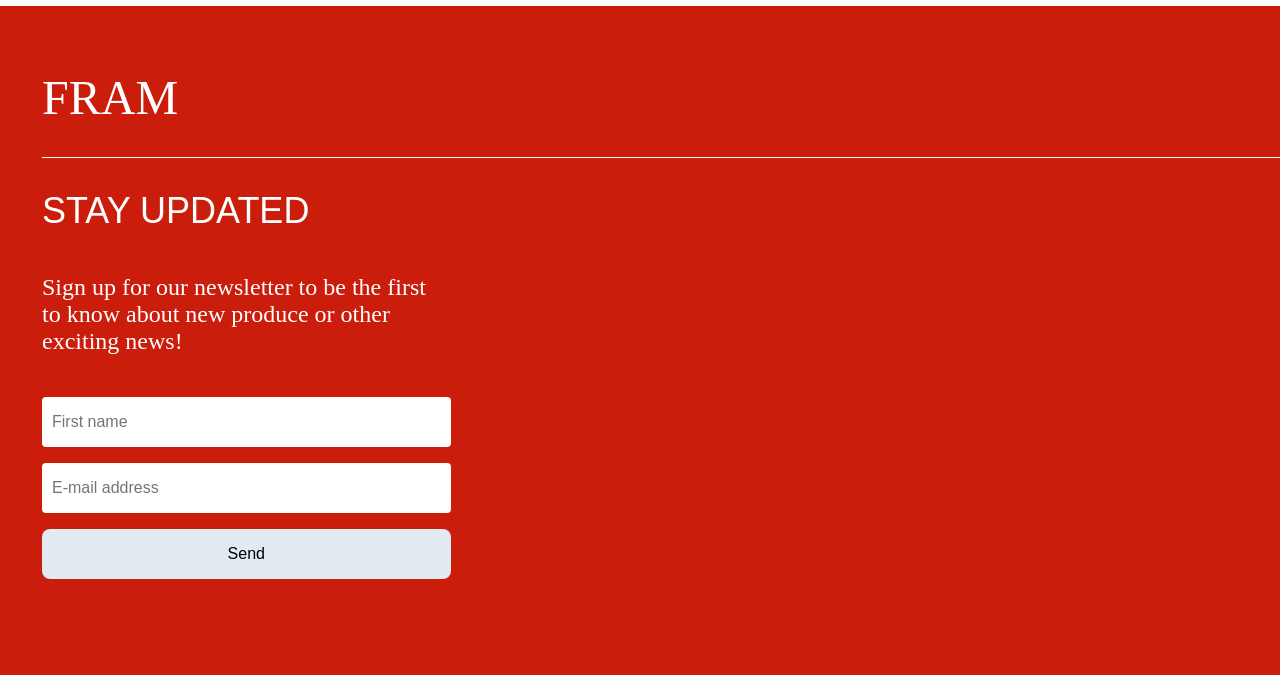
==== commit 7af44021: "Produce section, needs rework. Read desc CSS overall need clean up. Align CSS better for the other p" ====
--- a/index.html
+++ b/index.html
@@ -141,16 +141,53 @@
             <h2>popular produce</h2>
 
             <!--Used ul tag as this is a unordered list containing products, no need to have the right order-->
-            <ul>
-                <li>
-
-                </li>
-                <li>
-
-                </li>
-                <li>
-
-                </li>
+
+            <ul class="cardContainer">
+                <li class="cardItem">
+
+                    <div class="cardPreview">
+                        <img src="/Images/vegetables.png" alt="Oats">
+                        <button class="cardBtn">Add to basket <span>&#8593;</span></button>
+                    </div>
+
+                    <div class="cardInfo">
+                        <h3>Oats</h3>
+                        <p>48 Kr / kg</p>
+                    </div>
+
+                    <p class="cardAmount">1 kg</p>
+
+                </li>
+                <li class="cardItem">
+
+                    <div class="cardPreview">
+                        <img src="/Images/vegetables.png" alt="Oats">
+                        <button class="cardBtn">Add to basket <span>&#8593;</span></button>
+                    </div>
+
+                    <div class="cardInfo">
+                        <h3>Red Onions</h3>
+                        <p>36 Kr / kg</p>
+                    </div>
+
+                    <p class="cardAmount">0.5 kg</p>
+
+                </li>
+                <li class="cardItem">
+
+                    <div class="cardPreview">
+                        <img src="/Images/vegetables.png" alt="Oats">
+                        <button class="cardBtn">Add to basket &#8593;</button>
+                    </div>
+
+                    <div class="cardInfo">
+                        <h3>Garlic</h3>
+                        <p>48 Kr / kg</p>
+                    </div>
+
+                    <p class="cardAmount">0.2 kg</p>
+
+                </li>                              
             </ul>
 
         </section>
--- a/CSS/style.css
+++ b/CSS/style.css
@@ -226,7 +226,7 @@
     display:grid;
     grid-template-columns: 1fr 1fr 1fr;
     align-items: center;
-    border-bottom: 2px solid var(--dark-color);
+    border-bottom: 1px solid var(--dark-color);
     height: 72px;
     padding: 0px 32px;
 }
@@ -382,6 +382,71 @@
 ----------------------------------------
 */
 
+.produceSection{
+    padding: 64px 42px;
+}
+
+.cardContainer{
+    display: flex;
+    flex-direction: row;
+    justify-content: start;
+    gap:28px;
+    overflow-x: auto;
+    scroll-behavior: smooth;
+    scroll-snap-type: x mandatory;
+    scrollbar-width: none;
+}
+
+.cardItem{
+    flex-shrink: 0;
+    padding: 0px;
+    margin: 0px;
+    scroll-snap-align: center;
+}
+
+.cardPreview{
+    position: relative;
+}
+
+.cardInfo{
+    display: flex;
+    flex-direction: row;
+    align-items: center;
+    justify-content: space-between;
+}
+
+.cardItem img{
+    aspect-ratio: 1/1;
+    border-radius: 16px;
+    max-width: 433px;
+    width: 100%;
+    object-fit: cover;
+}
+
+.cardBtn{
+    padding: 10px 16px;
+    border-radius: 44px;
+    box-sizing: border-box;
+    background-color: var(--dark-color);
+    color: var(--white-color);
+    border: none;
+    font-family: Arimo-Regular, Arial, Helvetica, sans-serif;
+    font-size: var(--body-text);
+    transition: 0.4s ease-in-out;
+    cursor: pointer;
+}
+
+.cardBtn:hover{
+    background-color: var(--red-hover-color);
+}
+
+.cardItem button{
+    position: absolute;
+    right: 16px;
+    bottom: 16px;
+    z-index: 1;
+}
+
 /*
 ----------------------------------------
 footer SECTION 
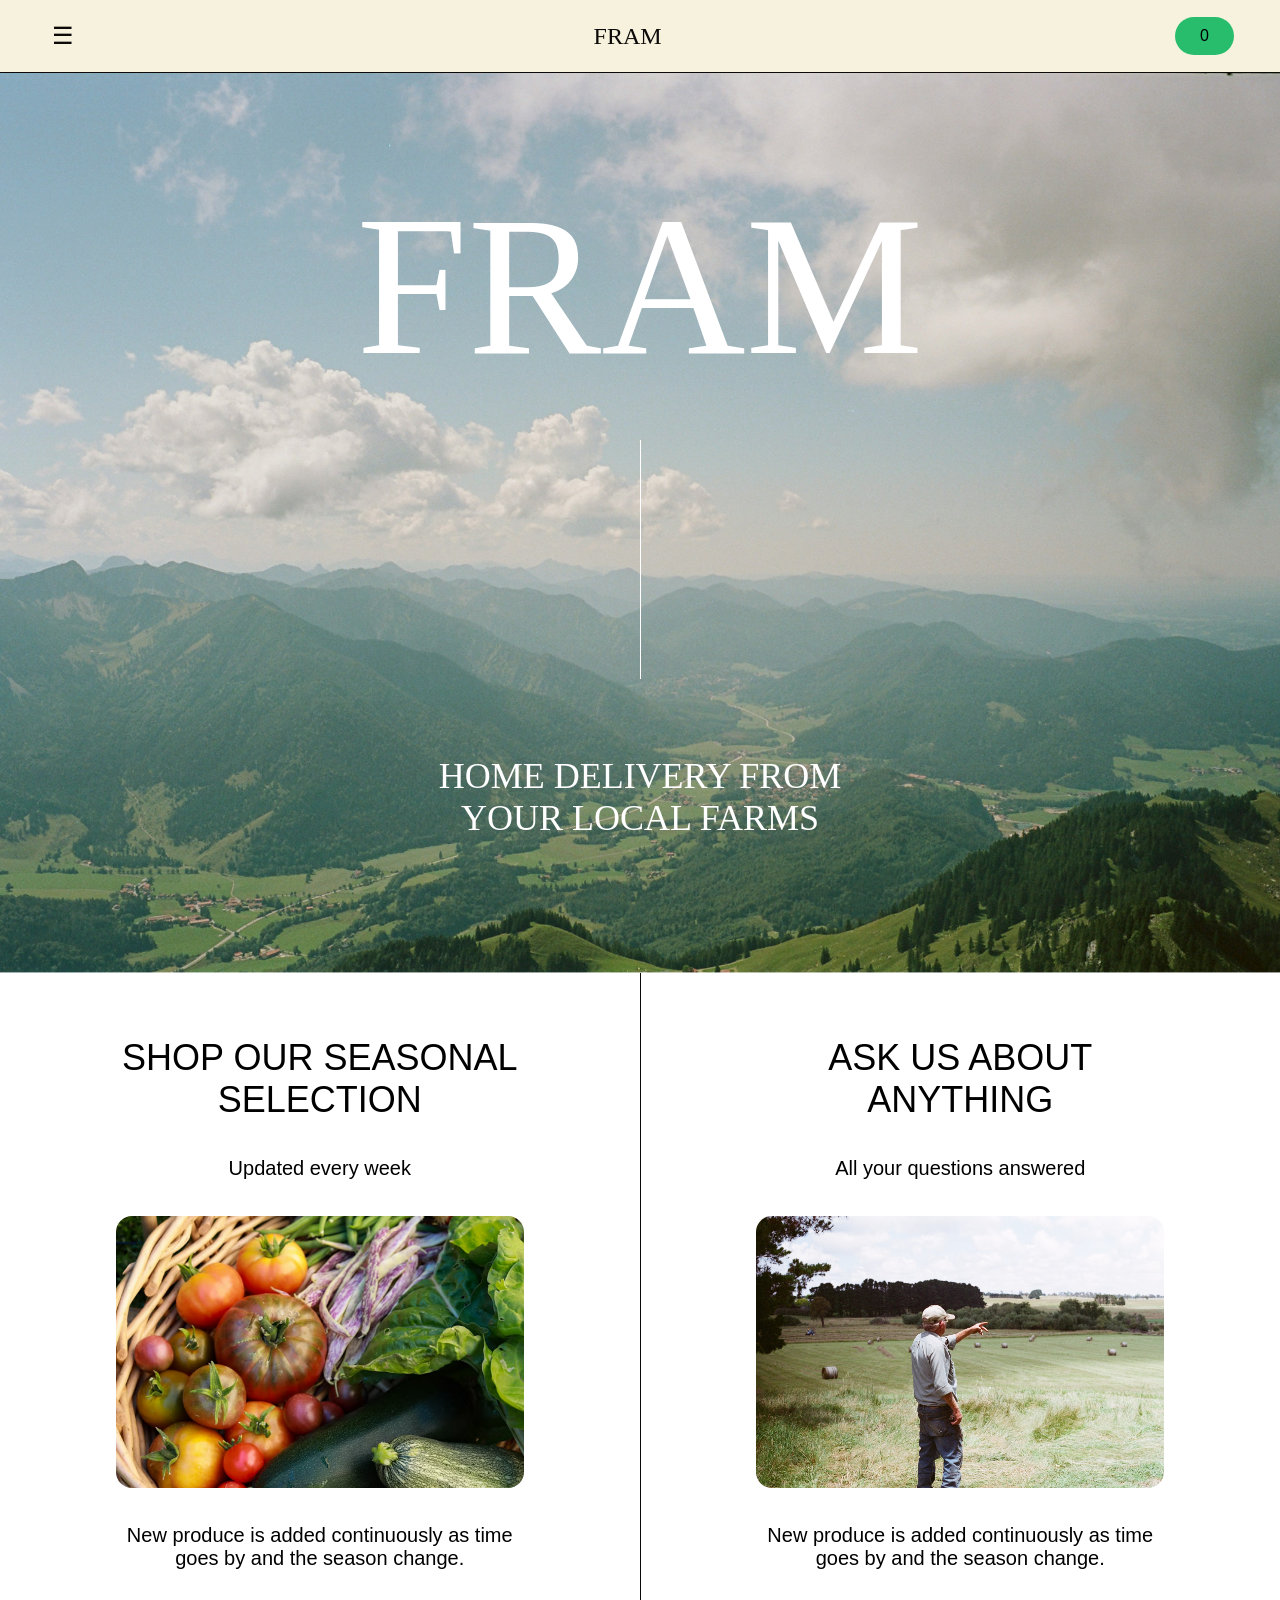
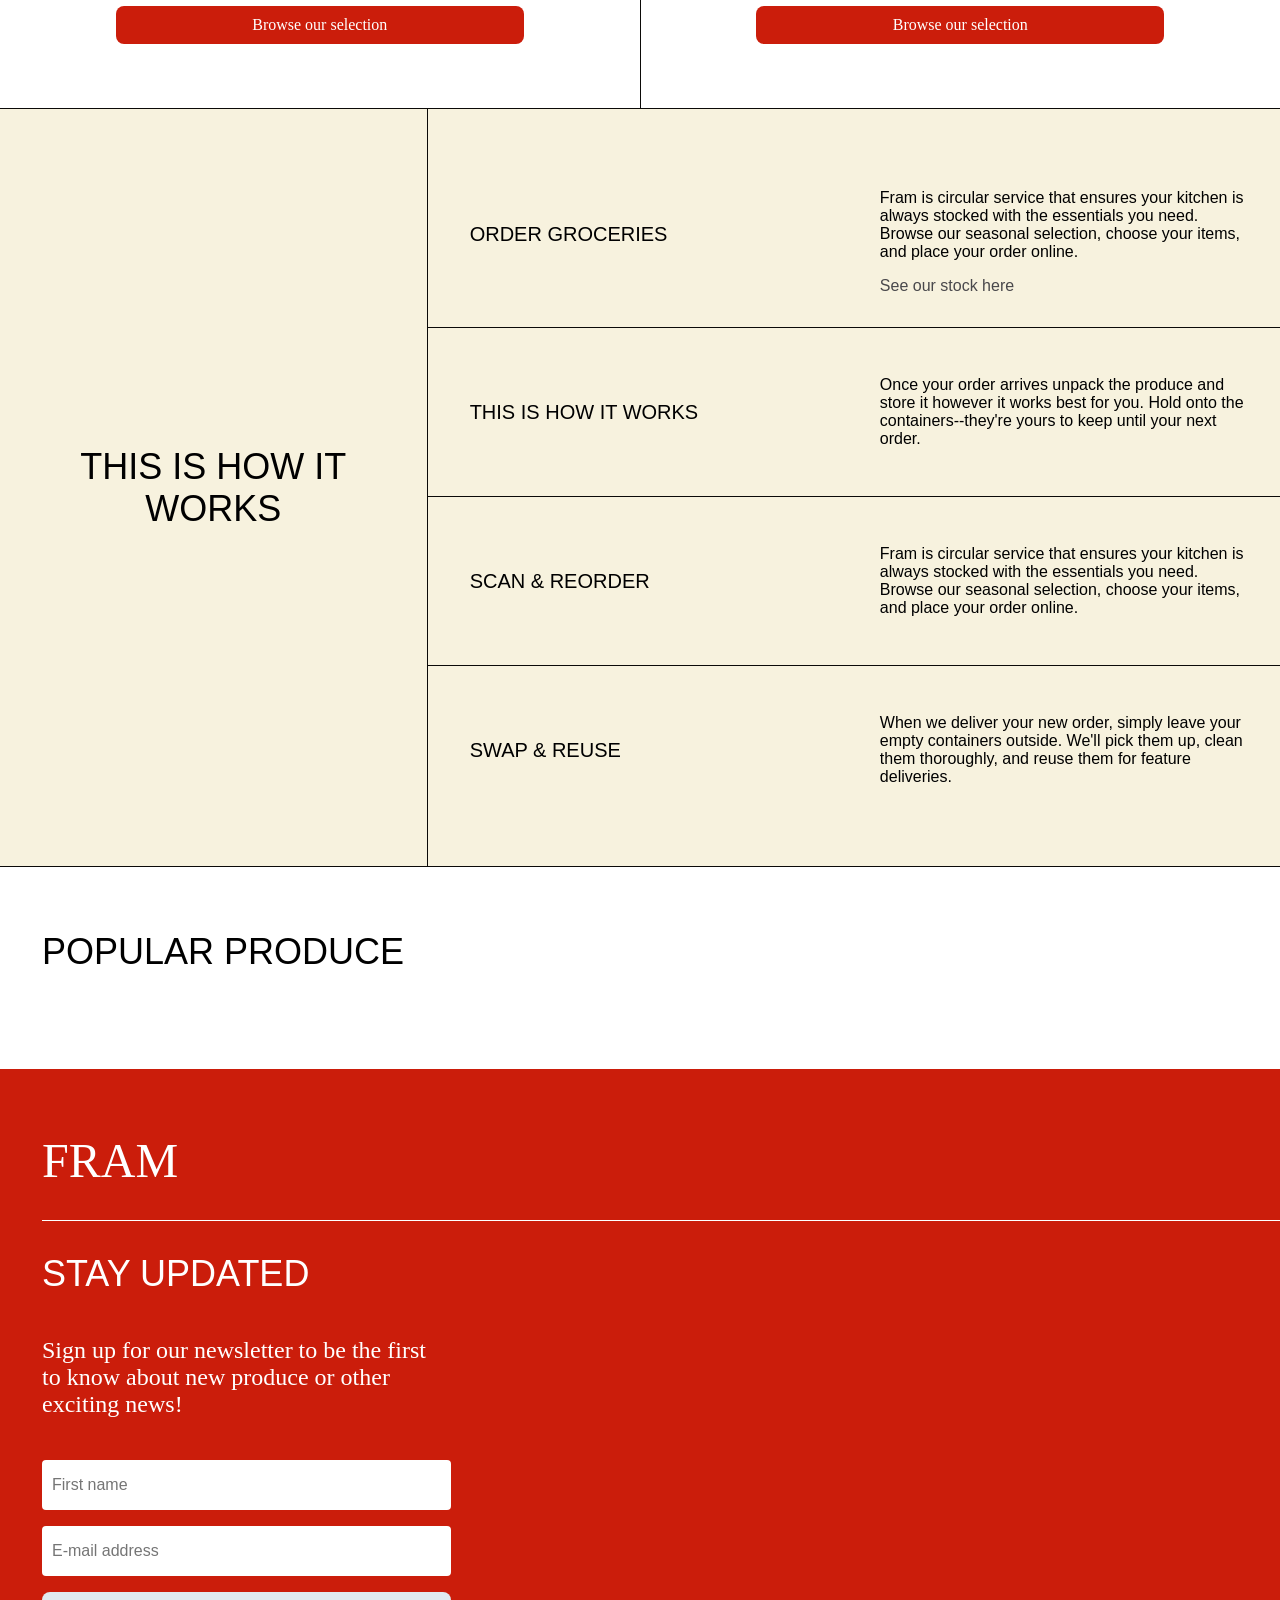
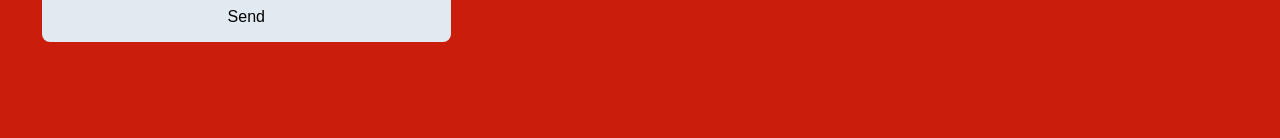
==== commit d2dc6984: "products.json added and simple prod list." ====
--- a/index.html
+++ b/index.html
@@ -143,6 +143,8 @@
             <!--Used ul tag as this is a unordered list containing products, no need to have the right order-->
 
             <ul class="cardContainer">
+
+                <!--
                 <li class="cardItem">
 
                     <div class="cardPreview">
@@ -187,7 +189,8 @@
 
                     <p class="cardAmount">0.2 kg</p>
 
-                </li>                              
+                </li>
+                -->                              
             </ul>
 
         </section>
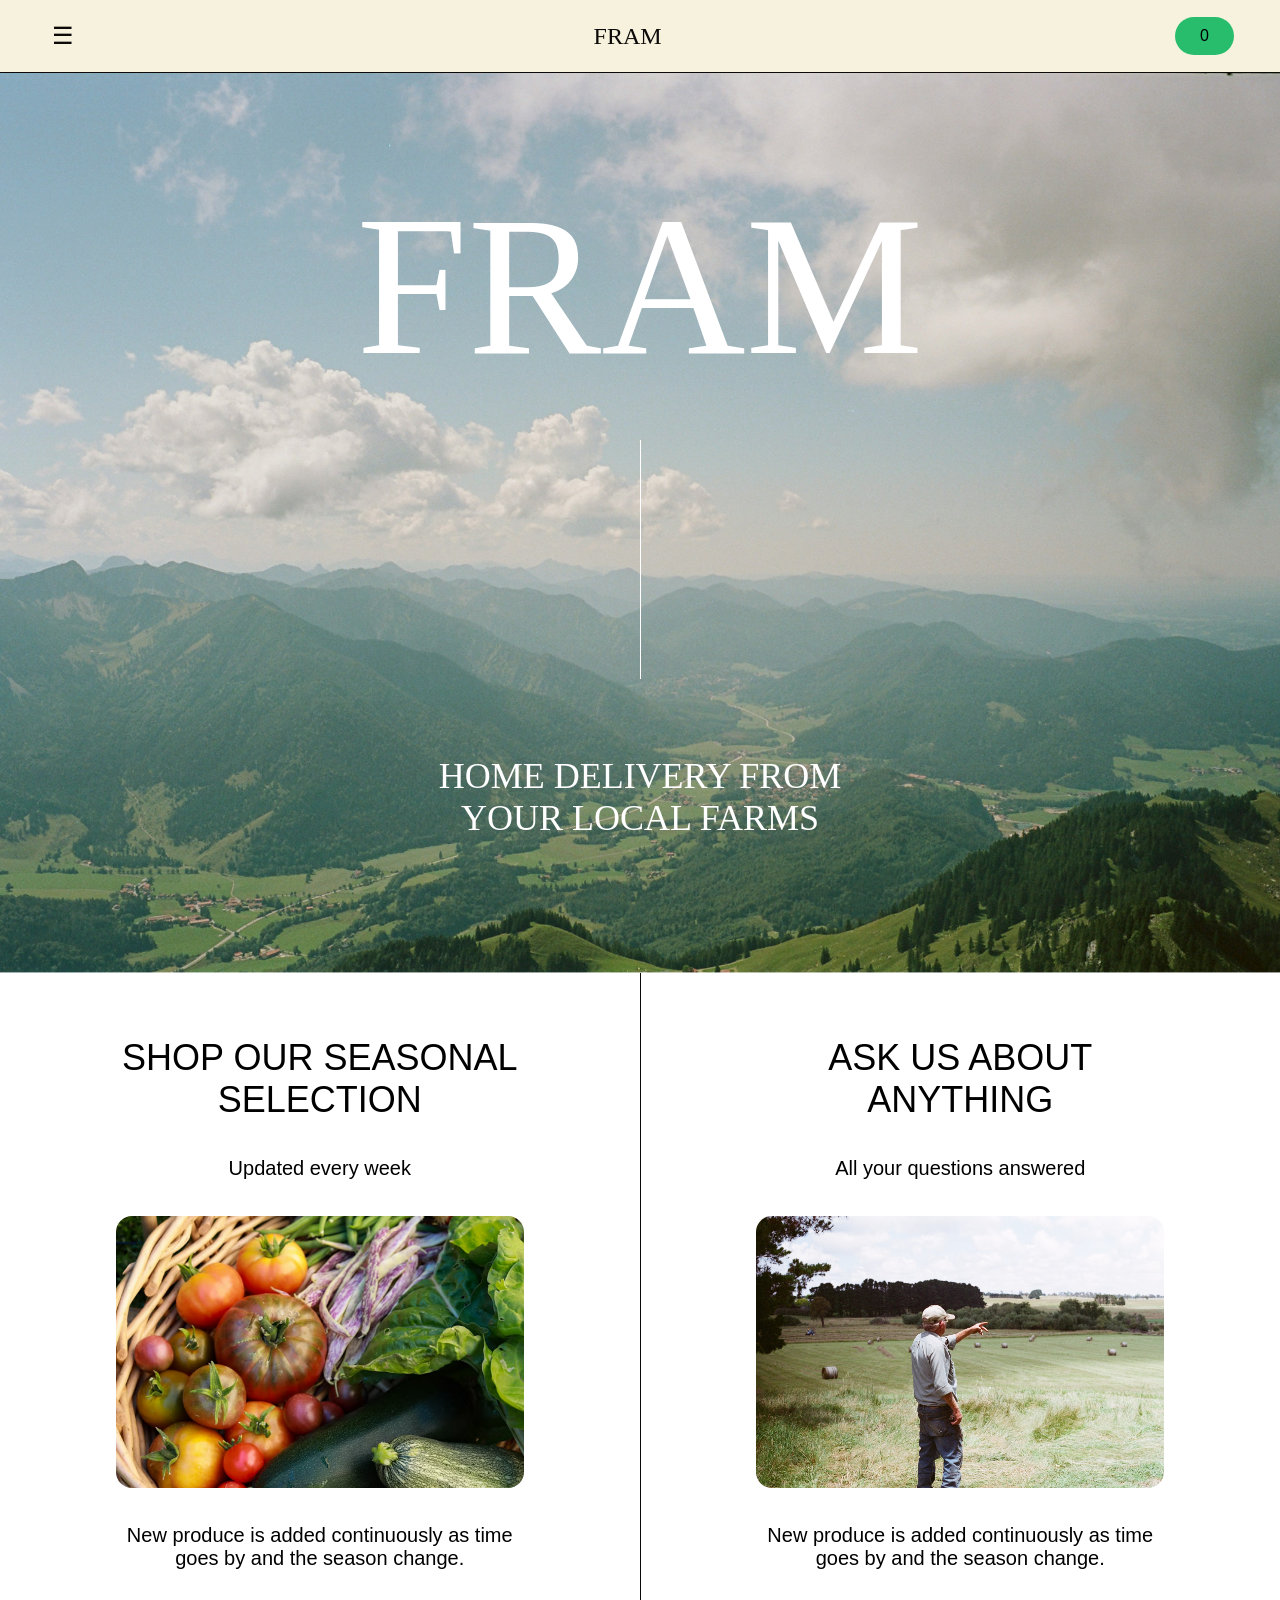
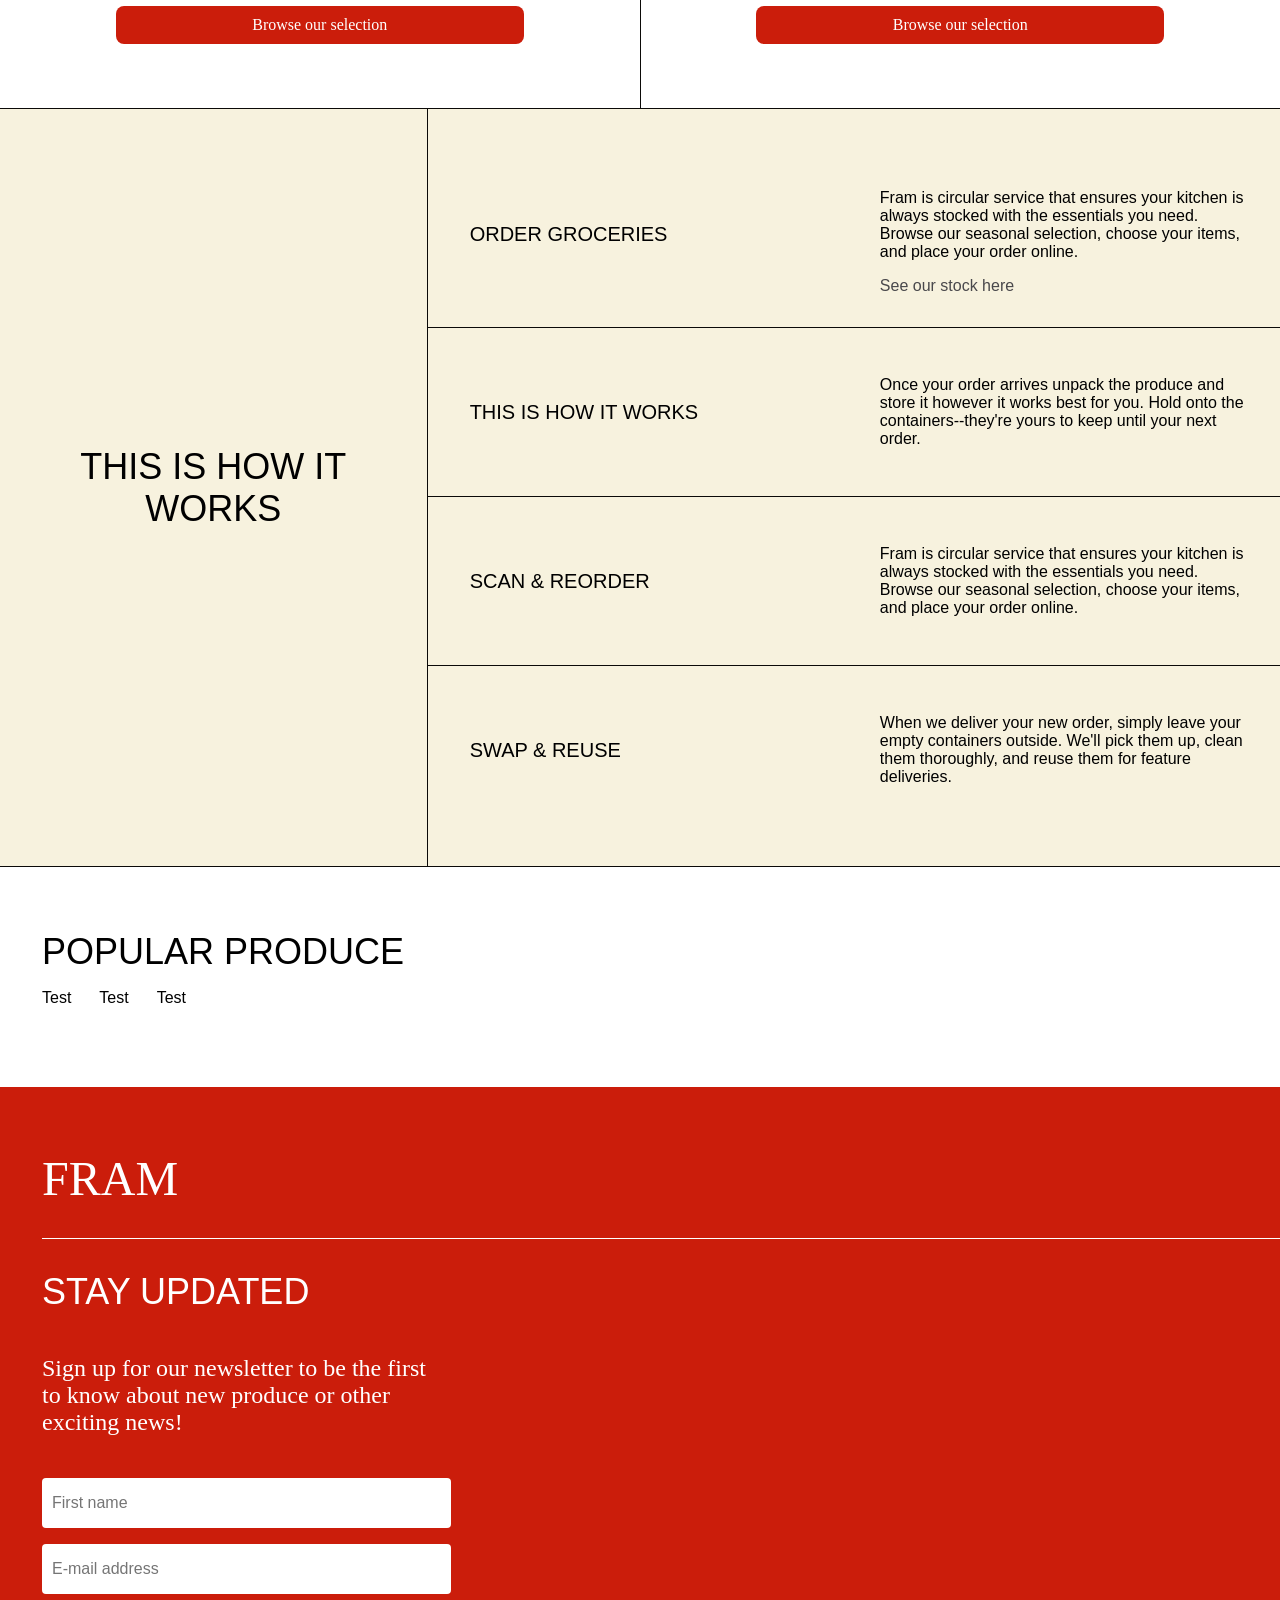
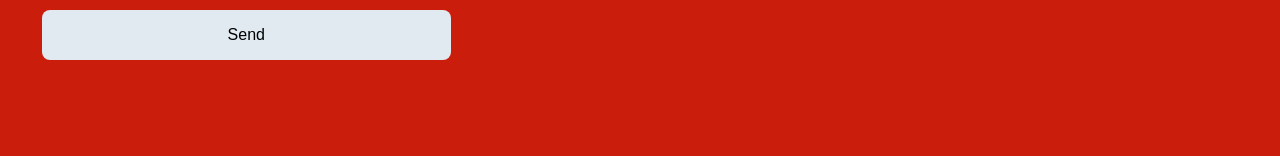
==== commit 3a971568: "Card item test working, displays the element in HTML" ====
--- a/index.html
+++ b/index.html
@@ -142,7 +142,7 @@
 
             <!--Used ul tag as this is a unordered list containing products, no need to have the right order-->
 
-            <ul class="cardContainer">
+            <ul id="prodContainer" class="cardContainer">
 
                 <!--
                 <li class="cardItem">
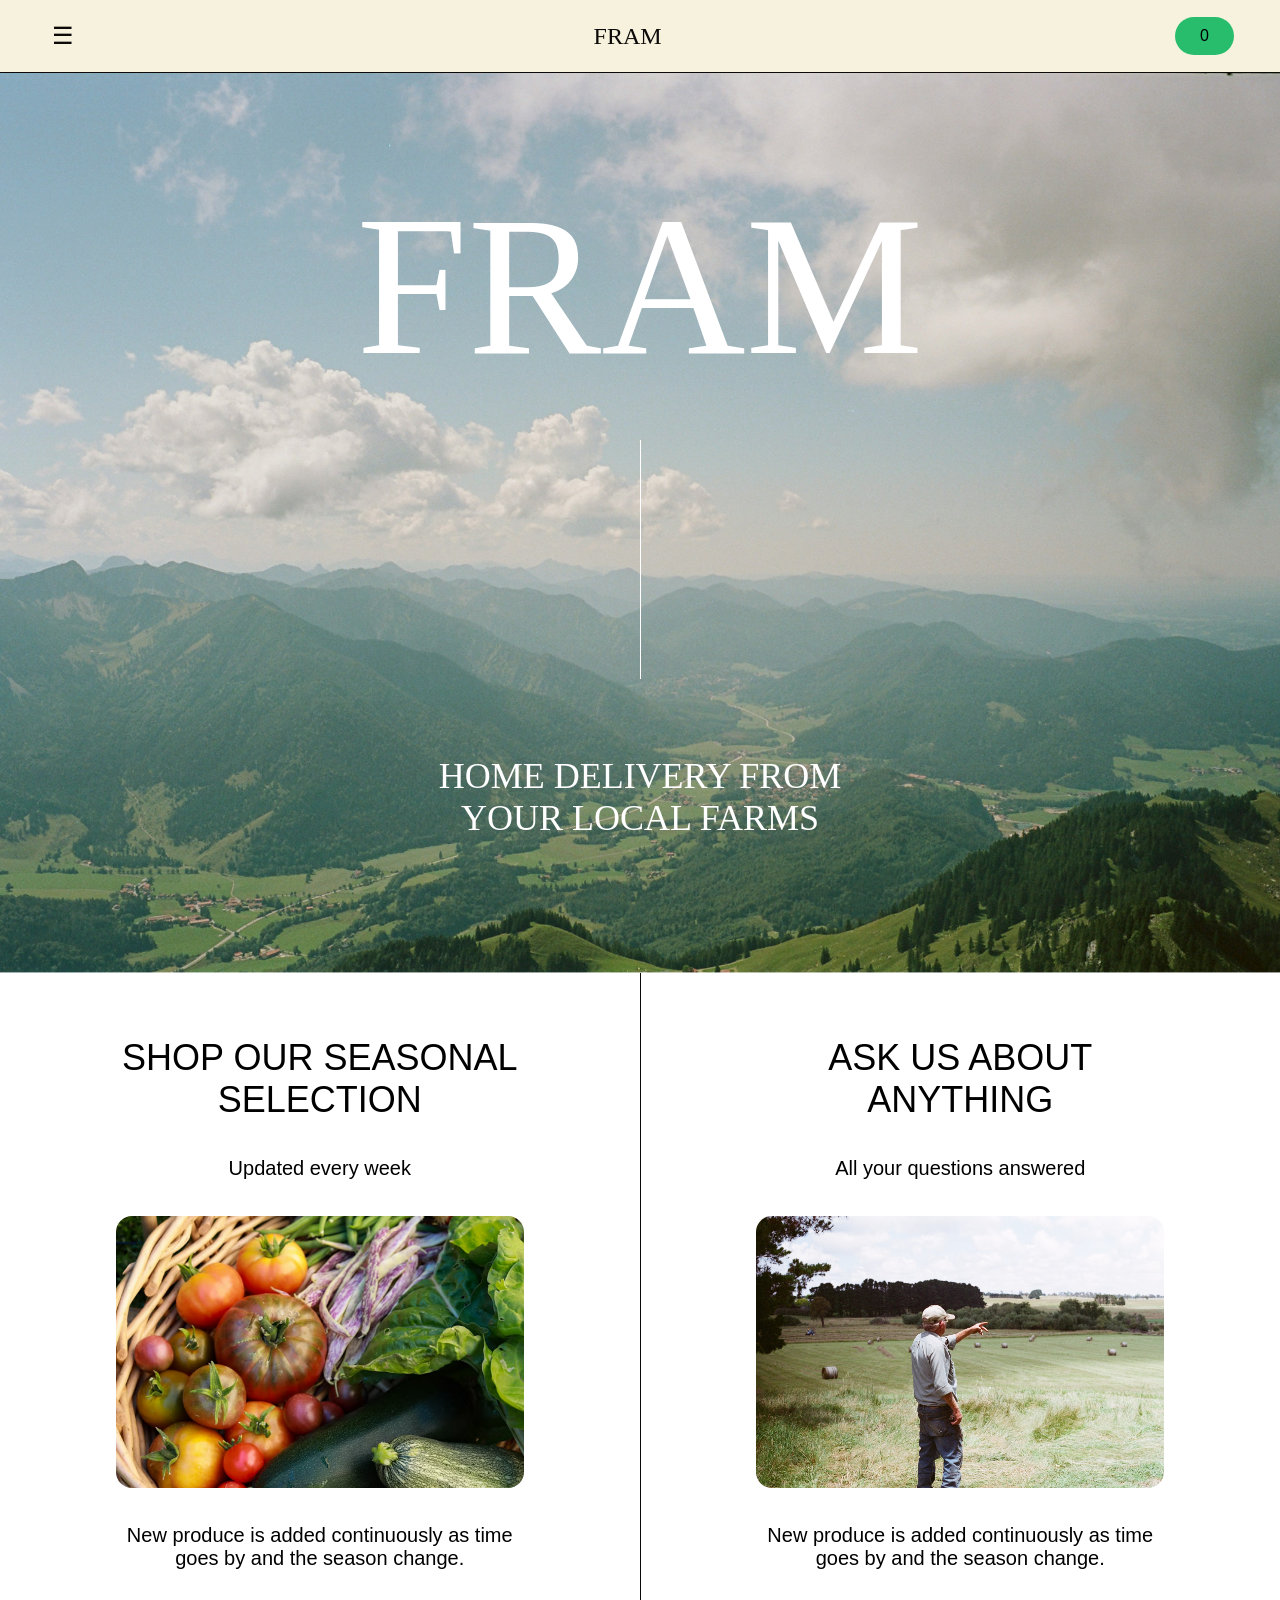
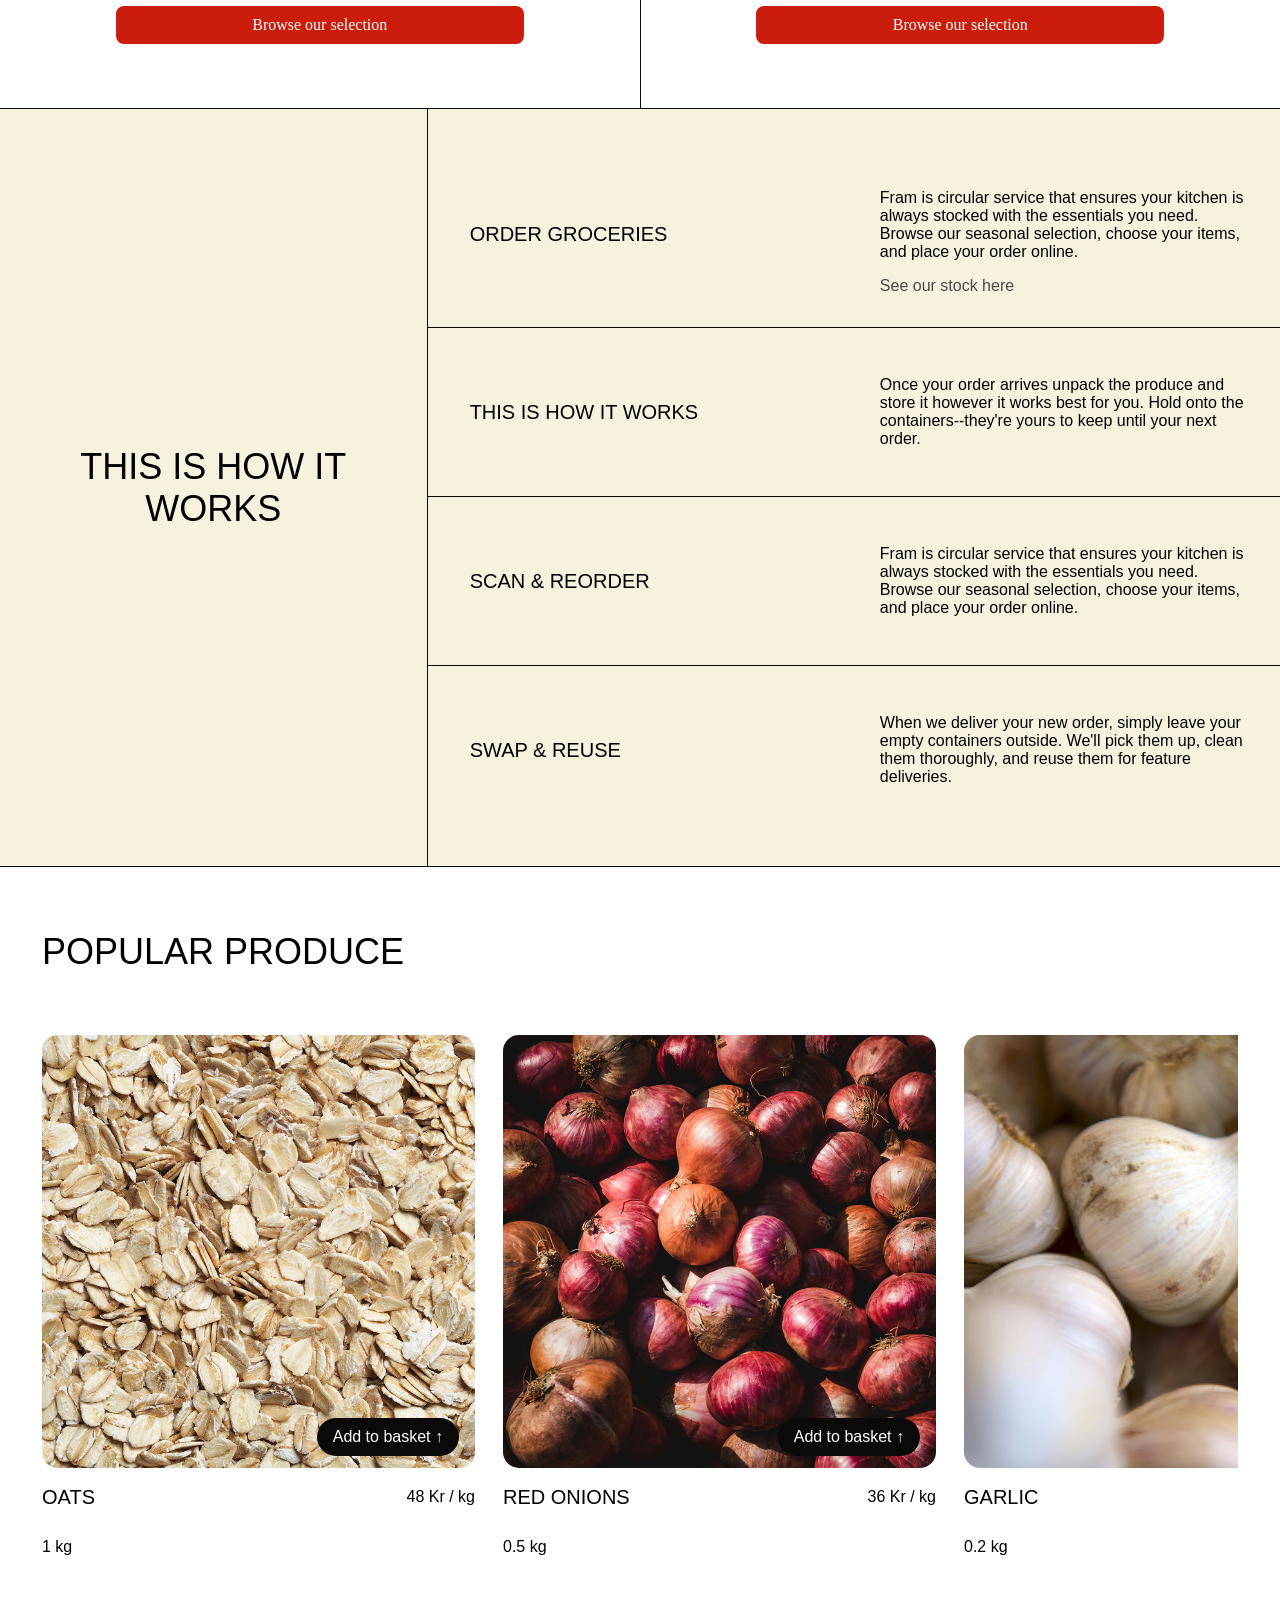
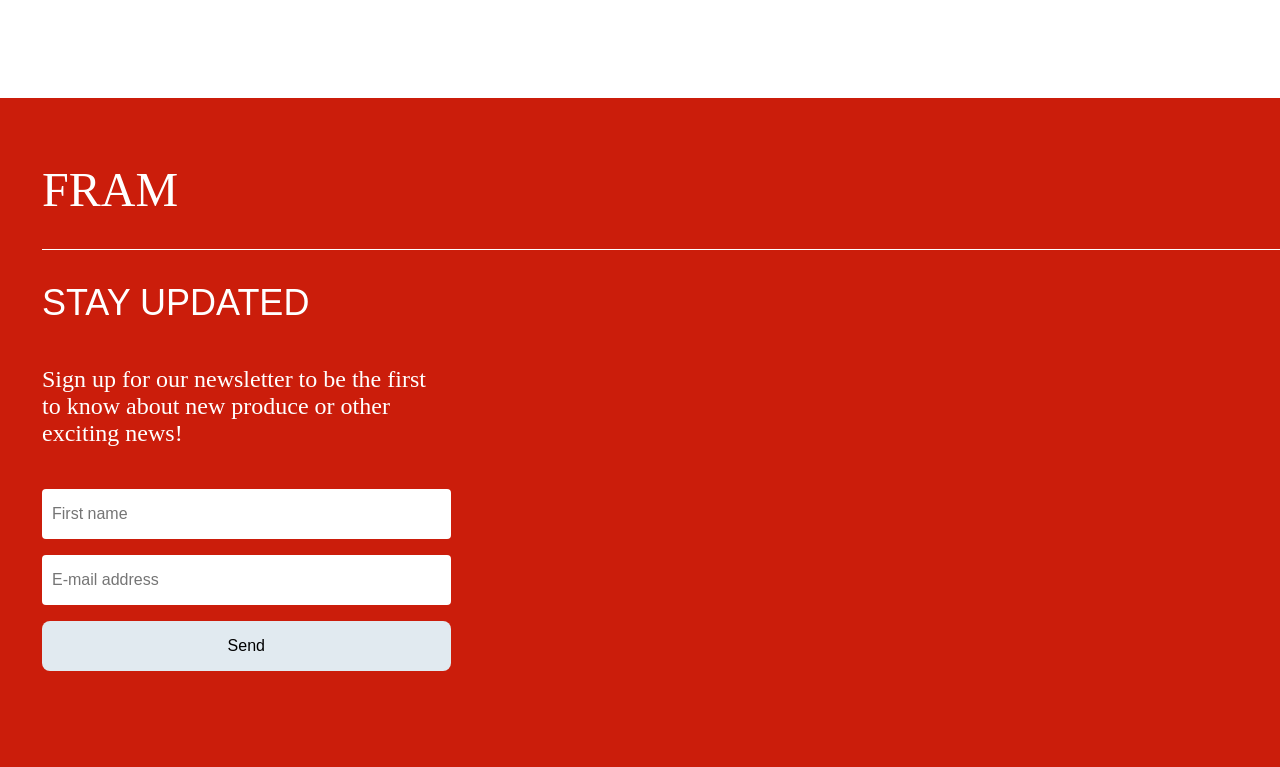
==== commit 8111c089: "Function implemented for produce section. Read DESC New function controlling the html elements, work" ====
--- a/index.html
+++ b/index.html
@@ -143,54 +143,7 @@
             <!--Used ul tag as this is a unordered list containing products, no need to have the right order-->
 
             <ul id="prodContainer" class="cardContainer">
-
-                <!--
-                <li class="cardItem">
-
-                    <div class="cardPreview">
-                        <img src="/Images/vegetables.png" alt="Oats">
-                        <button class="cardBtn">Add to basket <span>&#8593;</span></button>
-                    </div>
-
-                    <div class="cardInfo">
-                        <h3>Oats</h3>
-                        <p>48 Kr / kg</p>
-                    </div>
-
-                    <p class="cardAmount">1 kg</p>
-
-                </li>
-                <li class="cardItem">
-
-                    <div class="cardPreview">
-                        <img src="/Images/vegetables.png" alt="Oats">
-                        <button class="cardBtn">Add to basket <span>&#8593;</span></button>
-                    </div>
-
-                    <div class="cardInfo">
-                        <h3>Red Onions</h3>
-                        <p>36 Kr / kg</p>
-                    </div>
-
-                    <p class="cardAmount">0.5 kg</p>
-
-                </li>
-                <li class="cardItem">
-
-                    <div class="cardPreview">
-                        <img src="/Images/vegetables.png" alt="Oats">
-                        <button class="cardBtn">Add to basket &#8593;</button>
-                    </div>
-
-                    <div class="cardInfo">
-                        <h3>Garlic</h3>
-                        <p>48 Kr / kg</p>
-                    </div>
-
-                    <p class="cardAmount">0.2 kg</p>
-
-                </li>
-                -->                              
+                <!--Products now created in JS from JSON product list-->        
             </ul>
 
         </section>
--- a/CSS/style.css
+++ b/CSS/style.css
@@ -384,6 +384,7 @@
 
 .produceSection{
     padding: 64px 42px;
+    
 }
 
 .cardContainer{
@@ -395,6 +396,7 @@
     scroll-behavior: smooth;
     scroll-snap-type: x mandatory;
     scrollbar-width: none;
+    padding: 46px 0px;
 }
 
 .cardItem{
@@ -418,9 +420,8 @@
 .cardItem img{
     aspect-ratio: 1/1;
     border-radius: 16px;
-    max-width: 433px;
-    width: 100%;
-    object-fit: cover;
+    width: 433px;
+    object-fit:cover;
 }
 
 .cardBtn{
